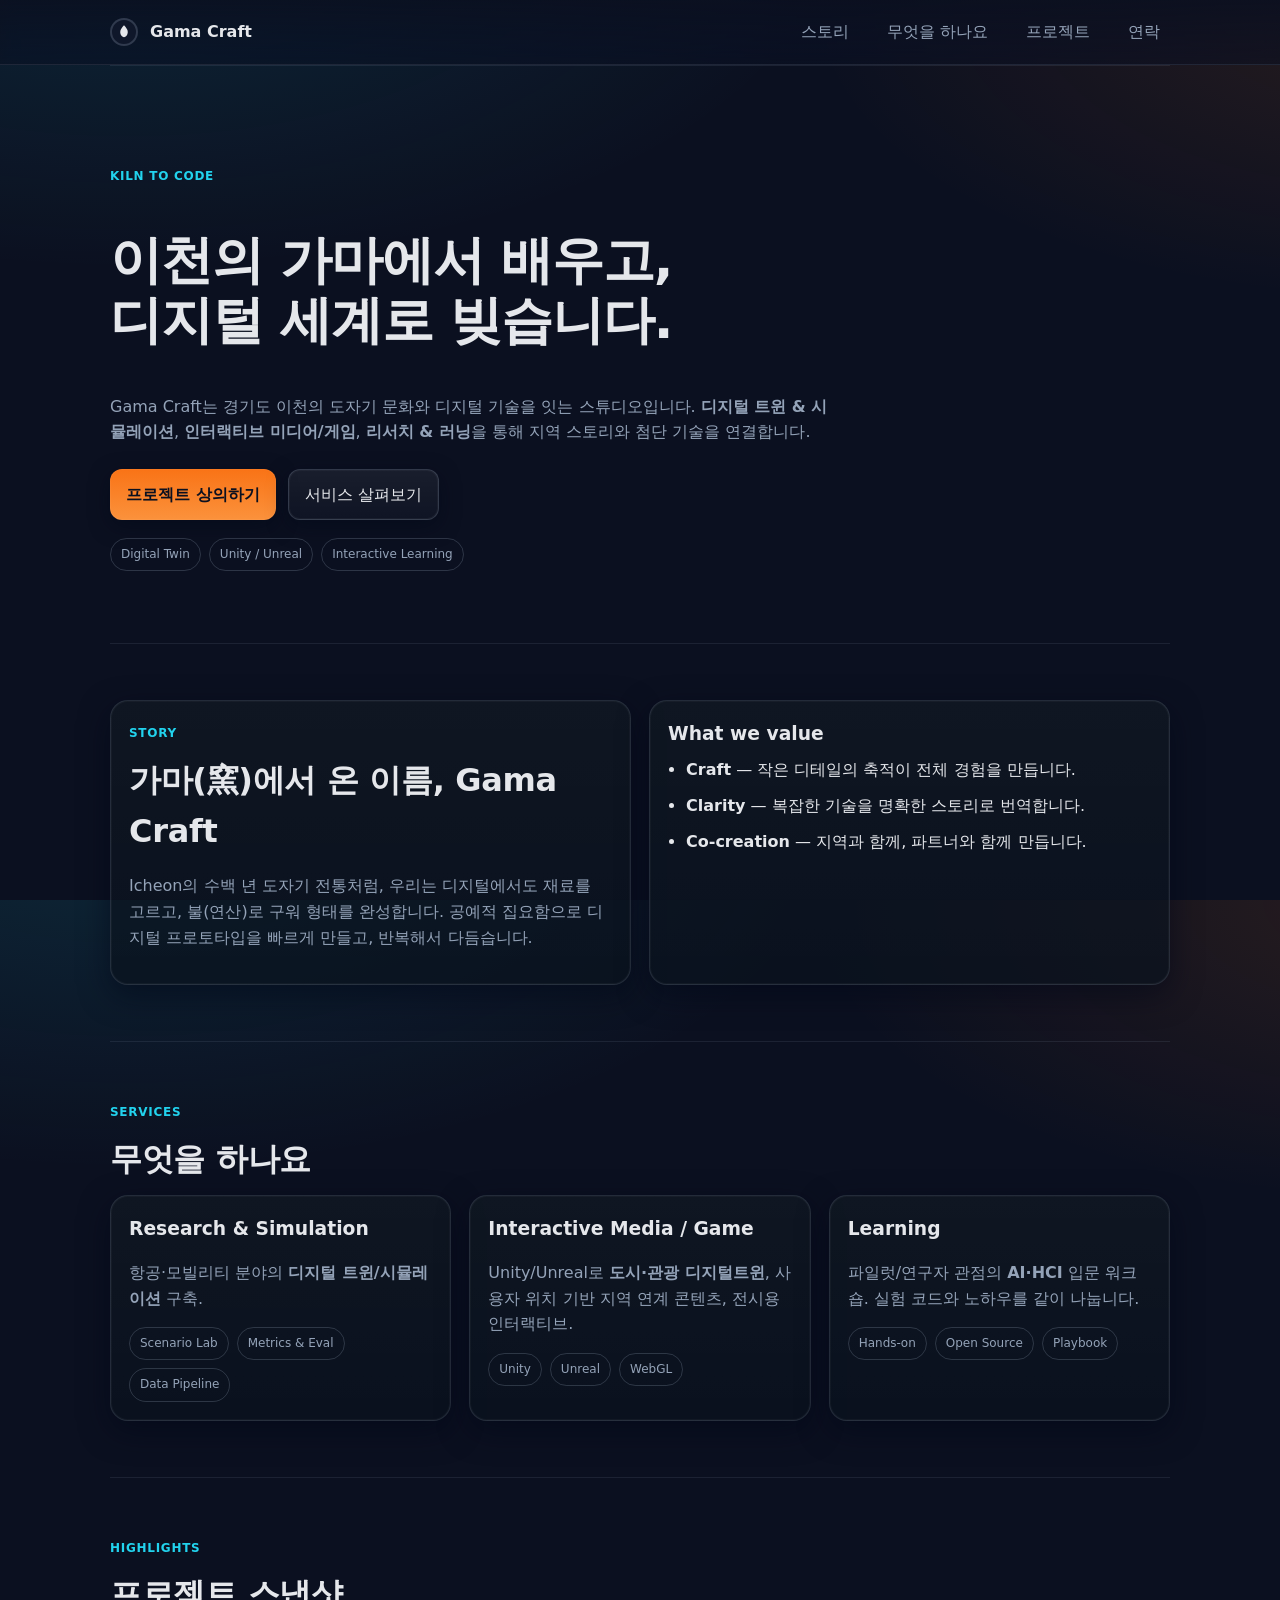
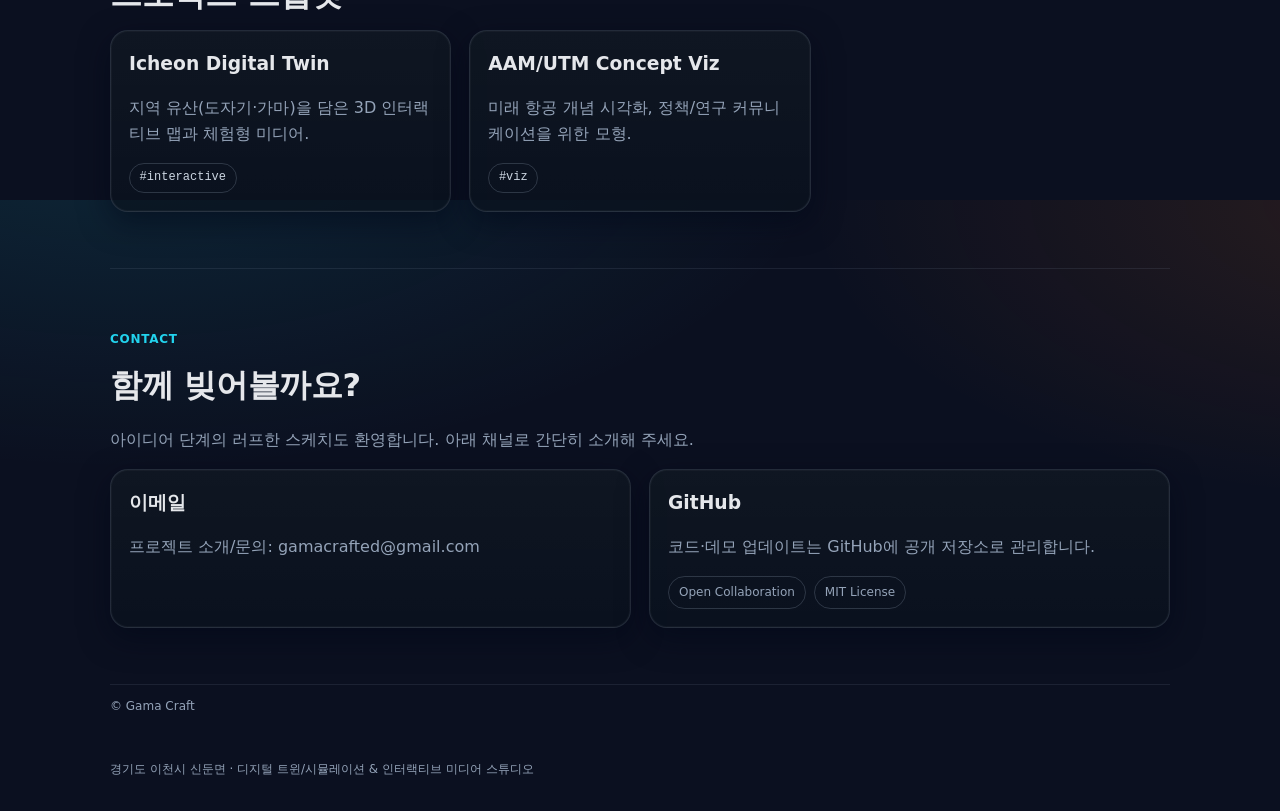
==== index.html @ d87410db "Changed layout" ====
<!doctype html>
<html lang="ko">
<head>
  <meta charset="utf-8" />
  <meta name="viewport" content="width=device-width, initial-scale=1" />
  <title>Gama Craft | 이천에서 시작하는 디지털·공예 스튜디오</title>
  <meta name="description" content="이천의 가마에서 영감 받은 디지털 트윈·시뮬레이션·인터랙티브 미디어 스튜디오. Research, Simulation, Game/Media, Learning." />
  <meta property="og:title" content="Gama Craft" />
  <meta property="og:description" content="디지털 트윈 & 시뮬레이션, 인터랙티브 미디어, 교육 콘텐츠." />
  <meta property="og:type" content="website" />
  <meta property="og:image" content="" />
  <meta name="theme-color" content="#0f172a" />
  <link rel="icon" href="data:image/svg+xml,%3Csvg xmlns='http://www.w3.org/2000/svg' viewBox='0 0 256 256'%3E%3Ccircle cx='128' cy='128' r='120' fill='%230f172a'/%3E%3Cpath d='M128 56c-20 22-34 39-34 60 0 25 19 44 34 44s34-19 34-44c0-21-14-38-34-60z' fill='%23f97316'/%3E%3Cpath d='M72 172h112a20 20 0 0 1 20 20v16H52v-16a20 20 0 0 1 20-20z' fill='%23e2e8f0'/%3E%3C/svg%3E" />
  <style>
    :root {
      --bg: #0b1020;         /* deep slate */
      --panel: #0f172a;      /* slate-900 */
      --text: #e5e7eb;       /* gray-200 */
      --muted: #94a3b8;      /* slate-400 */
      --brand: #f97316;      /* orange-500 */
      --brand-2: #fb923c;    /* orange-400 */
      --accent: #22d3ee;     /* cyan-400 */
      --ring: rgba(34,211,238,.4);
    }
    *{box-sizing:border-box}
    html,body{height:100%}
    body{
      margin:0;font-family: ui-sans-serif, system-ui, -apple-system, Segoe UI, Roboto, Noto Sans, Apple SD Gothic Neo, '맑은 고딕', sans-serif;
      color:var(--text); background:radial-gradient(1200px 600px at 10% -10%, rgba(34,211,238,.12), transparent 60%),
                         radial-gradient(1000px 500px at 110% 0%, rgba(249,115,22,.12), transparent 60%), var(--bg);
      line-height:1.6;
    }
    a{color:inherit;text-decoration:none}
    .container{max-width:1100px;margin:0 auto;padding:0 20px}
    header{position:sticky;top:0;z-index:40;background:linear-gradient(180deg, rgba(11,16,32,.9), rgba(11,16,32,.6));backdrop-filter:saturate(140%) blur(8px);border-bottom:1px solid rgba(148,163,184,.15)}
    .nav{display:flex;align-items:center;justify-content:space-between;height:64px}
    .logo{display:flex;align-items:center;gap:12px;font-weight:700}
    .logo-mark{width:28px;height:28px;display:grid;place-items:center;border-radius:999px;background:var(--panel);box-shadow:0 0 0 2px rgba(148,163,184,.25) inset}
    .logo svg{width:18px;height:18px}
    nav ul{display:flex;gap:18px;list-style:none;padding:0;margin:0}
    nav a{padding:8px 10px;border-radius:10px;color:var(--muted)}
    nav a:hover, nav a.active{color:var(--text);background:rgba(148,163,184,.1)}
    .hero{padding:96px 0 72px}
    .headline{font-size:clamp(28px, 6vw, 52px); line-height:1.15;letter-spacing:-.02em;font-weight:800}
    .sub{color:var(--muted);max-width:720px;margin-top:14px}
    .cta{display:flex;gap:12px;margin-top:24px}
    .btn{display:inline-flex;align-items:center;gap:10px;padding:12px 16px;border-radius:12px;border:1px solid rgba(148,163,184,.25);background:linear-gradient(180deg, rgba(255,255,255,.06), rgba(255,255,255,.02));
      box-shadow:0 6px 20px rgba(2,8,23,.5), inset 0 0 0 1px rgba(255,255,255,.04)}
    .btn:hover{border-color:rgba(251,146,60,.6);box-shadow:0 8px 26px rgba(2,8,23,.6), 0 0 0 4px var(--ring)}
    .btn.primary{background:linear-gradient(180deg, var(--brand), var(--brand-2)); color:#0b1020; font-weight:700; border:0}
    .grid{display:grid;gap:18px}
    .two{grid-template-columns:repeat(2, minmax(0, 1fr))}
    .three{grid-template-columns:repeat(3, minmax(0, 1fr))}
    @media (max-width:900px){.two,.three{grid-template-columns:1fr}}
    section{padding:56px 0;border-top:1px solid rgba(148,163,184,.12)}
    .card{border:1px solid rgba(148,163,184,.18);border-radius:18px;padding:18px;background:linear-gradient(180deg, rgba(255,255,255,.04), rgba(255,255,255,.02));
      box-shadow:0 10px 30px rgba(2,8,23,.55), inset 0 0 0 1px rgba(255,255,255,.03)}
    .kicker{display:inline-flex;align-items:center;gap:8px;color:var(--accent);font-weight:700;letter-spacing:.06em;text-transform:uppercase;font-size:12px}
    h2{font-size:clamp(22px, 4.5vw, 32px);margin:10px 0 10px;letter-spacing:-.01em}
    h3{margin:0 0 6px}
    .muted{color:var(--muted)}
    .list{display:grid;gap:10px;margin:8px 0 0;padding:0 0 0 18px}
    .tag{display:inline-flex;align-items:center;gap:8px;padding:6px 10px;border:1px solid rgba(148,163,184,.25);border-radius:999px;color:var(--muted);font-size:12px}
    .tags{display:flex;flex-wrap:wrap;gap:8px;margin-top:10px}
    footer{padding:32px 0;color:#94a3b8}
    .tiny{font-size:12px;color:#94a3b8}
    .pill{display:inline-block;padding:.25rem .6rem;border:1px solid rgba(148,163,184,.25);border-radius:999px;font-size:12px;color:#cbd5e1}
    .mono{font-family: ui-monospace, SFMono-Regular, Menlo, Consolas, 'Liberation Mono', monospace; font-size:12px}
    section[aria-label="meta"] {padding: 0 !important;}
  </style>
</head>
<body>
  <header>
    <div class="container nav">
      <a class="logo" href="#top" aria-label="Gama Craft">
        <span class="logo-mark" aria-hidden="true">
          <svg viewBox="0 0 24 24" fill="none" xmlns="http://www.w3.org/2000/svg">
            <path d="M12 3c-3 3.3-5 5.9-5 9.1C7 15.9 9.7 19 12 19s5-3.1 5-6.9C17 8.9 15 6.3 12 3Z" fill="currentColor"/>
          </svg>
        </span>
        <span>Gama Craft</span>
      </a>
      <nav>
        <ul>
          <li><a href="#story">스토리</a></li>
          <li><a href="#works">무엇을 하나요</a></li>
          <li><a href="#projects">프로젝트</a></li>
          <li><a href="#contact">연락</a></li>
        </ul>
      </nav>
    </div>
  </header>

  <main id="top" class="container">
    <section class="hero">
      <span class="kicker">Kiln to Code</span>
      <h1 class="headline">이천의 가마에서 배우고,<br/>디지털 세계로 빚습니다.</h1>
      <p class="sub">Gama Craft는 경기도 이천의 도자기 문화와 디지털 기술을 잇는 스튜디오입니다. 
        <strong>디지털 트윈 & 시뮬레이션</strong>, <strong>인터랙티브 미디어/게임</strong>, <strong>리서치 & 러닝</strong>을 통해 
        지역 스토리와 첨단 기술을 연결합니다.</p>
      <div class="cta">
        <a class="btn primary" href="#contact">프로젝트 상의하기</a>
        <a class="btn" href="#works">서비스 살펴보기</a>
      </div>
      <div class="tags" style="margin-top:18px">
        <span class="tag">Digital Twin</span>
        <span class="tag">Unity / Unreal</span>
        <span class="tag">Interactive Learning</span>
      </div>
    </section>

    <section id="story" class="grid two">
      <div class="card", style="background-color: rgba(3,12,24,.7);">
        <span class="kicker">Story</span>
        <h2>가마(窯)에서 온 이름, Gama Craft</h2>
        <p class="muted">Icheon의 수백 년 도자기 전통처럼, 우리는 디지털에서도 재료를 고르고, 불(연산)로 구워 형태를 완성합니다. 
          공예적 집요함으로 디지털 프로토타입을 빠르게 만들고, 반복해서 다듬습니다.</p>
      </div>
      <div class="card", style="background-color: rgba(3,12,24,.7);">
        <h3>What we value</h3>
        <ul class="list">
          <li><strong>Craft</strong> — 작은 디테일의 축적이 전체 경험을 만듭니다.</li>
          <li><strong>Clarity</strong> — 복잡한 기술을 명확한 스토리로 번역합니다.</li>
          <li><strong>Co‑creation</strong> — 지역과 함께, 파트너와 함께 만듭니다.</li>
        </ul>
      </div>
    </section>

    <section id="works">
      <span class="kicker">Services</span>
      <h2>무엇을 하나요</h2>
      <div class="grid three">
        <div class="card", style="background-color: rgba(3,12,24,.7);">
          <h3>Research & Simulation</h3>
          <p class="muted">항공·모빌리티 분야의 <strong>디지털 트윈/시뮬레이션</strong> 구축.</p>
          <div class="tags">
            <span class="tag">Scenario Lab</span>
            <span class="tag">Metrics & Eval</span>
            <span class="tag">Data Pipeline</span>
          </div>
        </div>
        <div class="card", style="background-color: rgba(3,12,24,.7);">
          <h3>Interactive Media / Game</h3>
          <p class="muted">Unity/Unreal로 <strong>도시·관광 디지털트윈</strong>, 
            사용자 위치 기반 지역 연계 콘텐츠, 전시용 인터랙티브.</p>
          <div class="tags">
            <span class="tag">Unity</span>
            <span class="tag">Unreal</span>
            <span class="tag">WebGL</span>
          </div>
        </div>
        <div class="card", style="background-color: rgba(3,12,24,.7);">
          <h3>Learning</h3>
          <p class="muted">파일럿/연구자 관점의 <strong>AI·HCI</strong> 입문 워크숍. 
            실험 코드와 노하우를 같이 나눕니다.</p>
          <div class="tags">
            <span class="tag">Hands‑on</span>
            <span class="tag">Open Source</span>
            <span class="tag">Playbook</span>
          </div>
        </div>
      </div>
    </section>

    <section id="projects">
      <span class="kicker">Highlights</span>
      <h2>프로젝트 스냅샷</h2>
      <div class="grid three">
        <div class="card", style="background-color: rgba(3,12,24,.7);">
          <h3>Icheon Digital Twin</h3>
          <p class="muted">지역 유산(도자기·가마)을 담은 3D 인터랙티브 맵과 체험형 미디어.</p>
          <span class="pill mono">#interactive</span>
        </div>
        <div class="card", style="background-color: rgba(3,12,24,.7);">
          <h3>AAM/UTM Concept Viz</h3>
          <p class="muted">미래 항공 개념 시각화, 정책/연구 커뮤니케이션을 위한 모형.</p>
          <span class="pill mono">#viz</span>
        </div>
      </div>
    </section>

    <section id="contact">
      <span class="kicker">Contact</span>
      <h2>함께 빚어볼까요?</h2>
      <p class="muted">아이디어 단계의 러프한 스케치도 환영합니다. 아래 채널로 간단히 소개해 주세요.</p>
      <div class="grid two">
        <div class="card", style="background-color: rgba(3,12,24,.7);">
          <h3>이메일</h3>
          <p class="muted">프로젝트 소개/문의: <a href="mailto:gamacrafted@gmail.com">gamacrafted@gmail.com</a></p>
        </div>
        <div class="card", style="background-color: rgba(3,12,24,.7);">
          <h3>GitHub</h3>
          <p class="muted">코드·데모 업데이트는 GitHub에 공개 저장소로 관리합니다.</p>
          <div class="tags">
            <span class="tag">Open Collaboration</span>
            <span class="tag">MIT License</span>
          </div>
        </div>
      </div>
    </section>

    <section aria-label="meta" class="tiny">
      <p>© Gama Craft</p>
    </section>
  </main>

  <footer>
    <div class="container tiny">경기도 이천시 신둔면 · 디지털 트윈/시뮬레이션 & 인터랙티브 미디어 스튜디오</div>
  </footer>

  <script>
    // year
    document.getElementById('y').textContent = new Date().getFullYear();
    // scroll spy (simple)
    const links = Array.from(document.querySelectorAll('nav a'));
    const secs = links.map(a => document.querySelector(a.getAttribute('href'))).filter(Boolean);
    const onScroll = () => {
      const y = window.scrollY + 90;
      let cur = null;
      for (const s of secs){ if (s.offsetTop <= y) cur = s; }
      links.forEach(a => a.classList.toggle('active', cur && a.getAttribute('href') === '#' + cur.id));
    };
    document.addEventListener('scroll', onScroll, {passive:true});
    onScroll();
  </script>
</body>
</html>
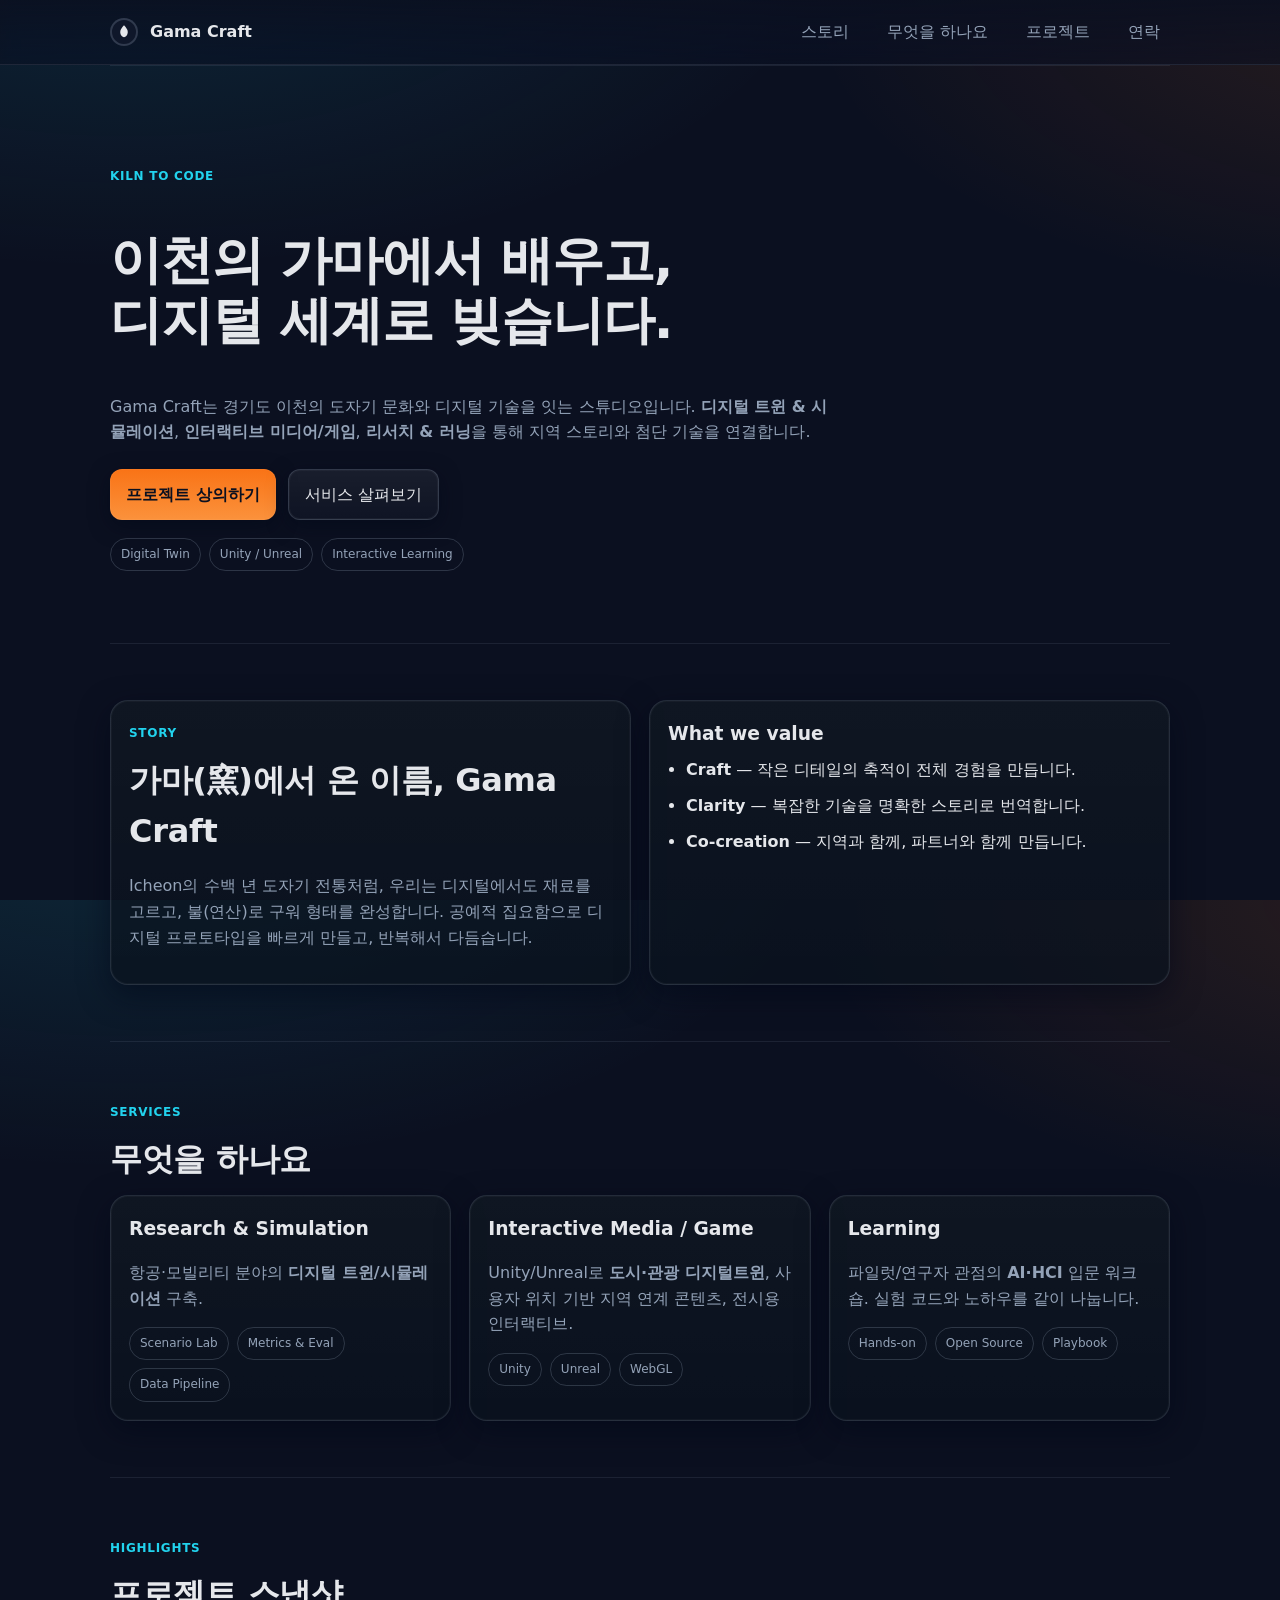
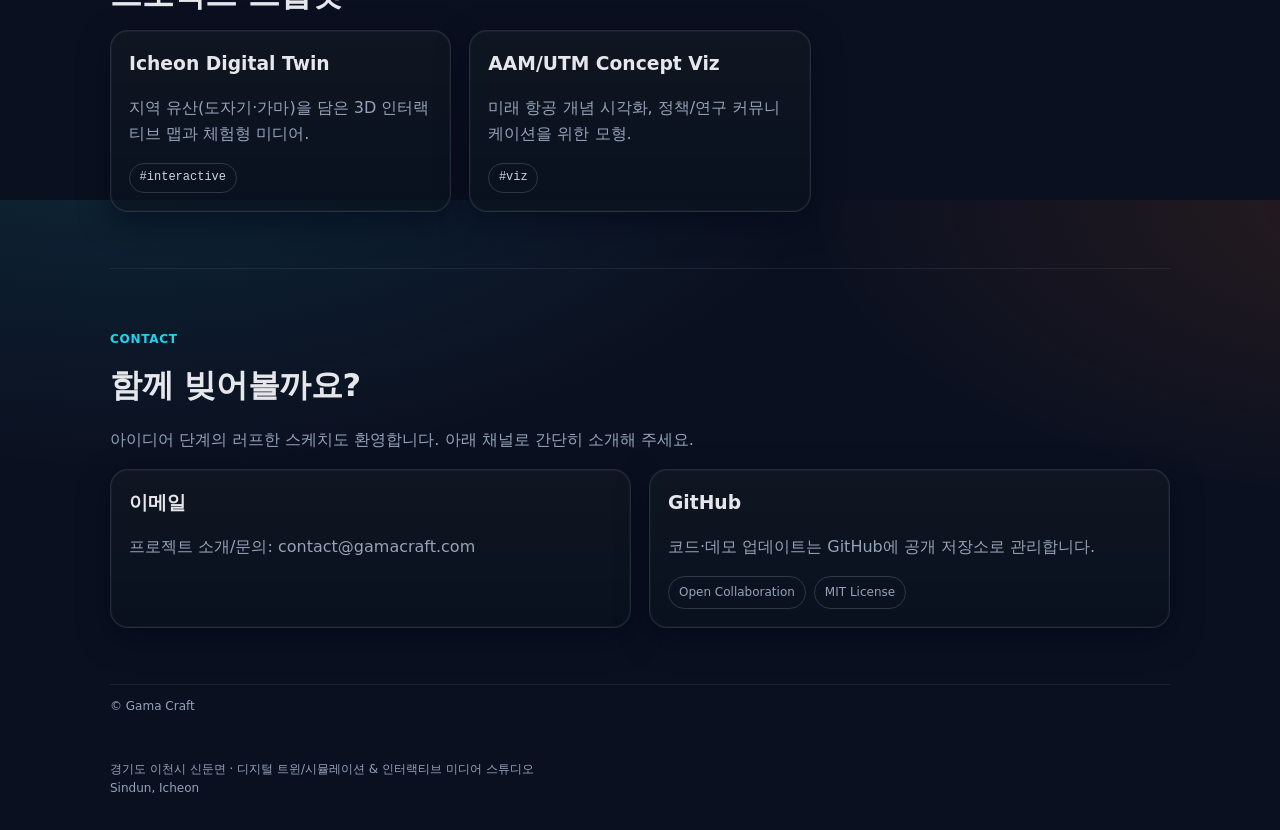
==== commit 3d04b456: "Changed email" ====
--- a/index.html
+++ b/index.html
@@ -186,7 +186,7 @@
       <div class="grid two">
         <div class="card", style="background-color: rgba(3,12,24,.7);">
           <h3>이메일</h3>
-          <p class="muted">프로젝트 소개/문의: <a href="mailto:gamacrafted@gmail.com">gamacrafted@gmail.com</a></p>
+          <p class="muted">프로젝트 소개/문의: <a href="mailto:contact@gamacraft.com">contact@gamacraft.com</a></p>
         </div>
         <div class="card", style="background-color: rgba(3,12,24,.7);">
           <h3>GitHub</h3>
@@ -206,6 +206,7 @@
 
   <footer>
     <div class="container tiny">경기도 이천시 신둔면 · 디지털 트윈/시뮬레이션 & 인터랙티브 미디어 스튜디오</div>
+    <div class="container tiny">Sindun, Icheon</div>
   </footer>
 
   <script>
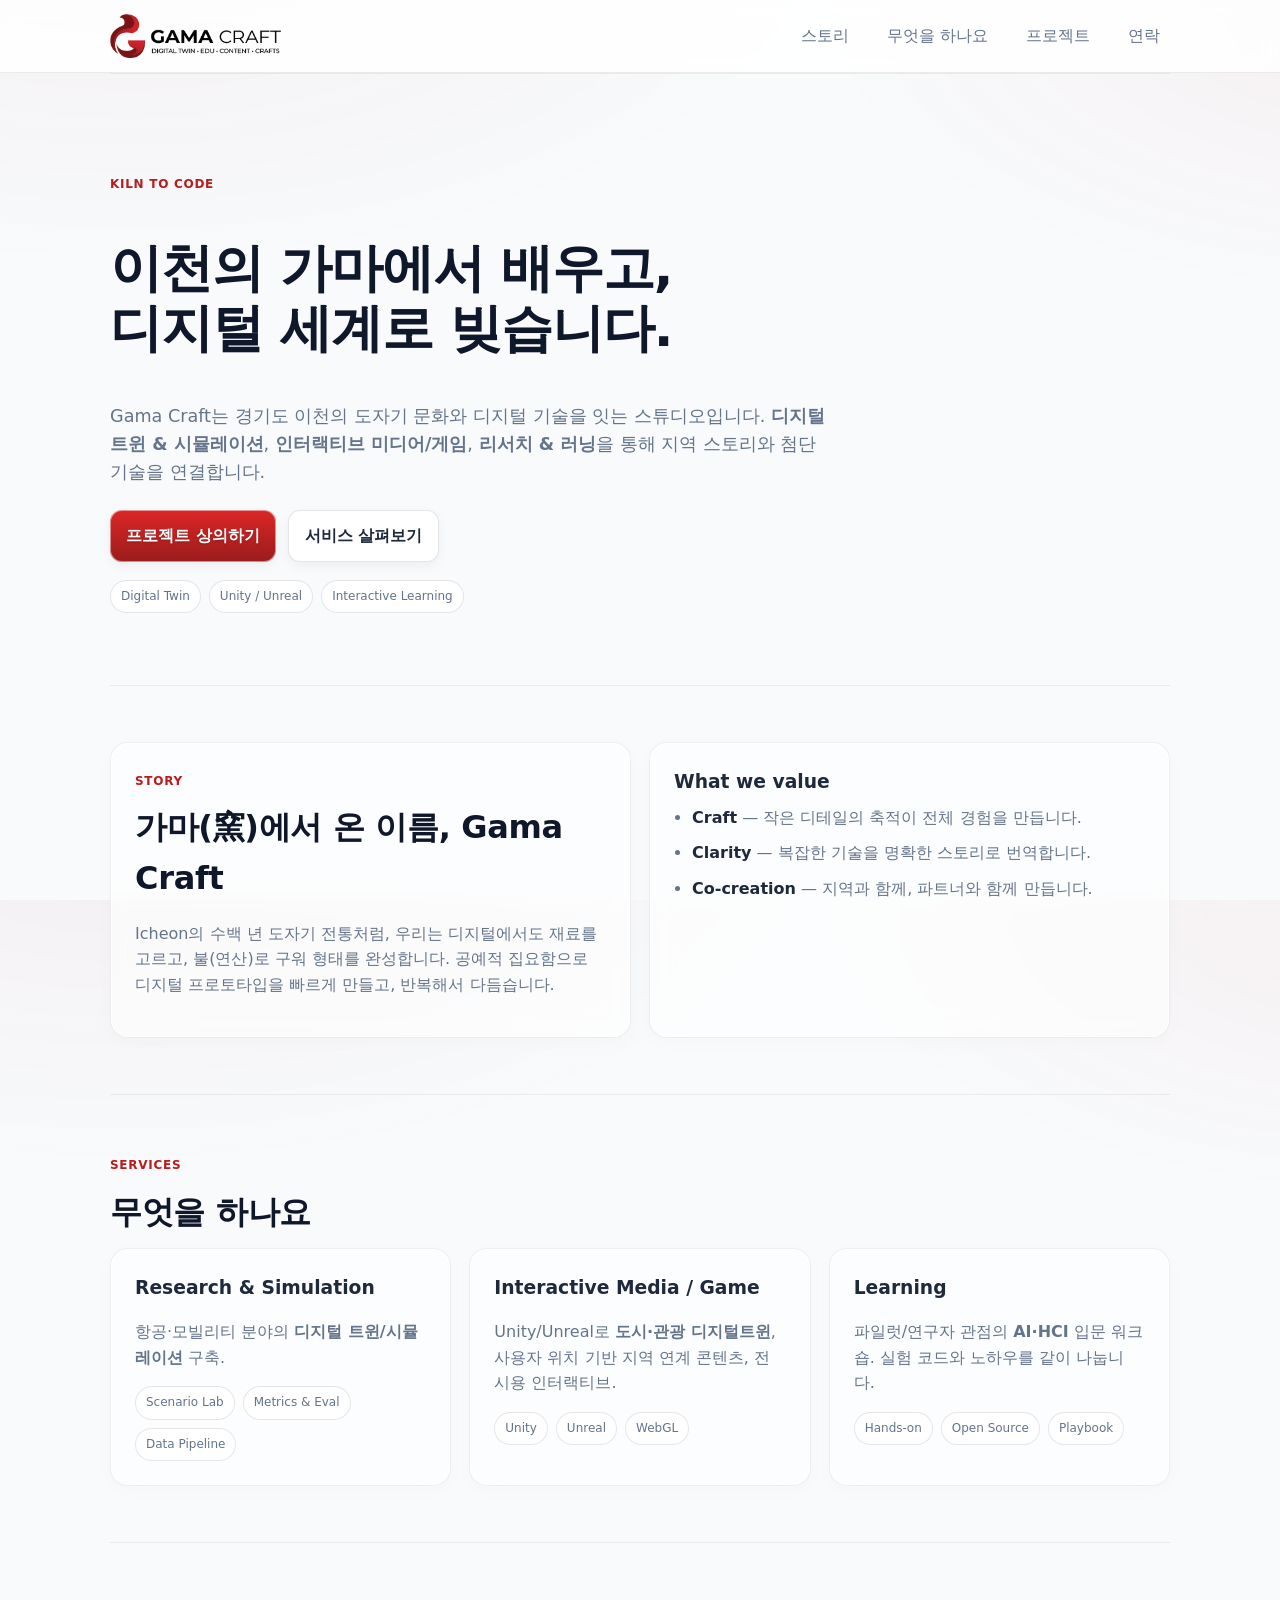
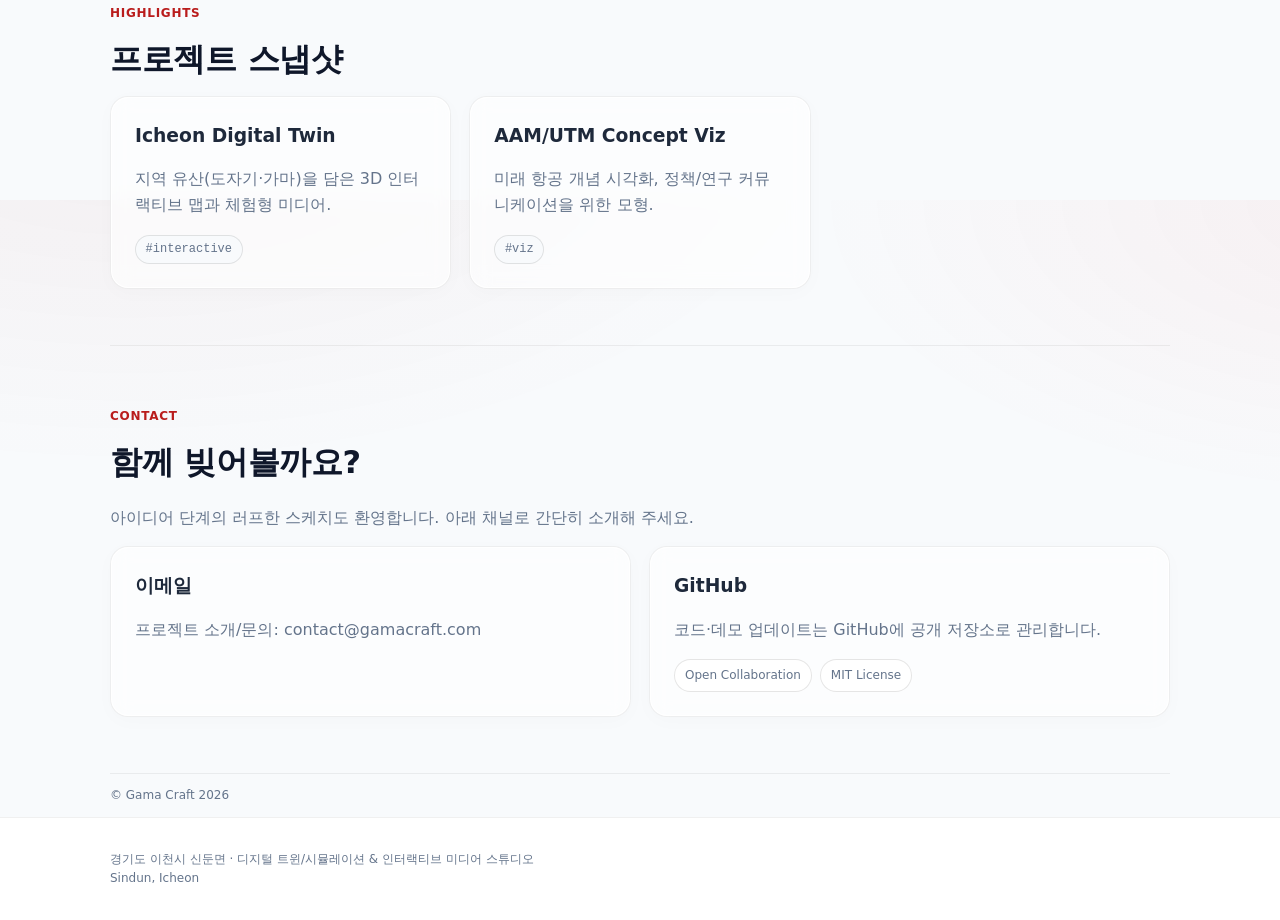
==== commit d28aebdd: "Applied new skin" ====
--- a/index.html
+++ b/index.html
@@ -9,62 +9,66 @@
   <meta property="og:description" content="디지털 트윈 & 시뮬레이션, 인터랙티브 미디어, 교육 콘텐츠." />
   <meta property="og:type" content="website" />
   <meta property="og:image" content="" />
-  <meta name="theme-color" content="#0f172a" />
-  <link rel="icon" href="data:image/svg+xml,%3Csvg xmlns='http://www.w3.org/2000/svg' viewBox='0 0 256 256'%3E%3Ccircle cx='128' cy='128' r='120' fill='%230f172a'/%3E%3Cpath d='M128 56c-20 22-34 39-34 60 0 25 19 44 34 44s34-19 34-44c0-21-14-38-34-60z' fill='%23f97316'/%3E%3Cpath d='M72 172h112a20 20 0 0 1 20 20v16H52v-16a20 20 0 0 1 20-20z' fill='%23e2e8f0'/%3E%3C/svg%3E" />
+  <meta name="theme-color" content="#ffffff" />
+  <link rel="icon" type="image/png" href="images/favicon.ico" />
   <style>
     :root {
-      --bg: #0b1020;         /* deep slate */
-      --panel: #0f172a;      /* slate-900 */
-      --text: #e5e7eb;       /* gray-200 */
-      --muted: #94a3b8;      /* slate-400 */
-      --brand: #f97316;      /* orange-500 */
-      --brand-2: #fb923c;    /* orange-400 */
-      --accent: #22d3ee;     /* cyan-400 */
-      --ring: rgba(34,211,238,.4);
+      /* 로고 기반 컬러 팔레트 (Light Theme & Red Accents) */
+      --bg: #f8fafc;         /* slate-50 - 아주 밝은 회색 바탕 */
+      --panel: #ffffff;      /* white - 카드 등 패널 배경 */
+      --text: #1e293b;       /* slate-800 - 짙은 텍스트 (로고 텍스트 색상과 유사) */
+      --muted: #64748b;      /* slate-500 - 보조 텍스트 */
+      --brand: #9b1c1c;      /* 로고의 짙은 붉은색 */
+      --brand-2: #dc2626;    /* 로고의 밝은 붉은색 */
+      --accent: #b91c1c;     /* 강조 포인트 색상 */
+      --ring: rgba(185, 28, 28, 0.3); /* 포커스 링 */
     }
     *{box-sizing:border-box}
     html,body{height:100%}
     body{
       margin:0;font-family: ui-sans-serif, system-ui, -apple-system, Segoe UI, Roboto, Noto Sans, Apple SD Gothic Neo, '맑은 고딕', sans-serif;
-      color:var(--text); background:radial-gradient(1200px 600px at 10% -10%, rgba(34,211,238,.12), transparent 60%),
-                         radial-gradient(1000px 500px at 110% 0%, rgba(249,115,22,.12), transparent 60%), var(--bg);
+      color:var(--text); 
+      /* 은은한 붉은빛 그라데이션 배경 */
+      background:radial-gradient(1200px 600px at 10% -10%, rgba(155, 28, 28, 0.05), transparent 60%),
+                 radial-gradient(1000px 500px at 110% 0%, rgba(220, 38, 38, 0.05), transparent 60%), var(--bg);
       line-height:1.6;
     }
     a{color:inherit;text-decoration:none}
     .container{max-width:1100px;margin:0 auto;padding:0 20px}
-    header{position:sticky;top:0;z-index:40;background:linear-gradient(180deg, rgba(11,16,32,.9), rgba(11,16,32,.6));backdrop-filter:saturate(140%) blur(8px);border-bottom:1px solid rgba(148,163,184,.15)}
-    .nav{display:flex;align-items:center;justify-content:space-between;height:64px}
-    .logo{display:flex;align-items:center;gap:12px;font-weight:700}
-    .logo-mark{width:28px;height:28px;display:grid;place-items:center;border-radius:999px;background:var(--panel);box-shadow:0 0 0 2px rgba(148,163,184,.25) inset}
-    .logo svg{width:18px;height:18px}
+    header{position:sticky;top:0;z-index:40;background:rgba(255, 255, 255, 0.85);backdrop-filter:saturate(140%) blur(8px);border-bottom:1px solid rgba(0, 0, 0, 0.08)}
+    .nav{display:flex;align-items:center;justify-content:space-between;height:72px} /* 로고 높이에 맞춰 살짝 늘림 */
+    .logo{display:flex;align-items:center;}
+    .logo img {height: 44px; width: auto;} /* 첨부된 로고 이미지 적용 */
     nav ul{display:flex;gap:18px;list-style:none;padding:0;margin:0}
-    nav a{padding:8px 10px;border-radius:10px;color:var(--muted)}
-    nav a:hover, nav a.active{color:var(--text);background:rgba(148,163,184,.1)}
+    nav a{padding:8px 10px;border-radius:10px;color:var(--muted); font-weight: 500;}
+    nav a:hover, nav a.active{color:var(--text);background:rgba(0, 0, 0, 0.05)}
     .hero{padding:96px 0 72px}
-    .headline{font-size:clamp(28px, 6vw, 52px); line-height:1.15;letter-spacing:-.02em;font-weight:800}
-    .sub{color:var(--muted);max-width:720px;margin-top:14px}
+    .headline{font-size:clamp(28px, 6vw, 52px); line-height:1.15;letter-spacing:-.02em;font-weight:800; color: #0f172a;}
+    .sub{color:var(--muted);max-width:720px;margin-top:14px; font-size: 1.1rem;}
     .cta{display:flex;gap:12px;margin-top:24px}
-    .btn{display:inline-flex;align-items:center;gap:10px;padding:12px 16px;border-radius:12px;border:1px solid rgba(148,163,184,.25);background:linear-gradient(180deg, rgba(255,255,255,.06), rgba(255,255,255,.02));
-      box-shadow:0 6px 20px rgba(2,8,23,.5), inset 0 0 0 1px rgba(255,255,255,.04)}
-    .btn:hover{border-color:rgba(251,146,60,.6);box-shadow:0 8px 26px rgba(2,8,23,.6), 0 0 0 4px var(--ring)}
-    .btn.primary{background:linear-gradient(180deg, var(--brand), var(--brand-2)); color:#0b1020; font-weight:700; border:0}
+    .btn{display:inline-flex;align-items:center;gap:10px;padding:12px 16px;border-radius:12px;border:1px solid rgba(0, 0, 0, 0.1);background:#ffffff;
+      box-shadow:0 4px 12px rgba(0, 0, 0, 0.05), inset 0 0 0 1px rgba(255,255,255,0.5); font-weight: 600; color: var(--text); transition: all 0.2s;}
+    .btn:hover{border-color:rgba(185, 28, 28, 0.4);box-shadow:0 6px 16px rgba(0, 0, 0, 0.08), 0 0 0 3px var(--ring)}
+    .btn.primary{background:linear-gradient(180deg, var(--brand-2), var(--brand)); color:#ffffff; border:0; text-shadow: 0 1px 2px rgba(0,0,0,0.2);}
+    .btn.primary:hover{box-shadow:0 6px 20px rgba(185, 28, 28, 0.3), 0 0 0 3px var(--ring)}
     .grid{display:grid;gap:18px}
     .two{grid-template-columns:repeat(2, minmax(0, 1fr))}
     .three{grid-template-columns:repeat(3, minmax(0, 1fr))}
     @media (max-width:900px){.two,.three{grid-template-columns:1fr}}
-    section{padding:56px 0;border-top:1px solid rgba(148,163,184,.12)}
-    .card{border:1px solid rgba(148,163,184,.18);border-radius:18px;padding:18px;background:linear-gradient(180deg, rgba(255,255,255,.04), rgba(255,255,255,.02));
-      box-shadow:0 10px 30px rgba(2,8,23,.55), inset 0 0 0 1px rgba(255,255,255,.03)}
+    section{padding:56px 0;border-top:1px solid rgba(0, 0, 0, 0.06)}
+    .card{border:1px solid rgba(0, 0, 0, 0.06);border-radius:18px;padding:24px;background:rgba(255, 255, 255, 0.6);
+      box-shadow:0 4px 20px rgba(0, 0, 0, 0.02), inset 0 0 0 1px rgba(255,255,255,1); backdrop-filter: blur(10px);}
     .kicker{display:inline-flex;align-items:center;gap:8px;color:var(--accent);font-weight:700;letter-spacing:.06em;text-transform:uppercase;font-size:12px}
-    h2{font-size:clamp(22px, 4.5vw, 32px);margin:10px 0 10px;letter-spacing:-.01em}
-    h3{margin:0 0 6px}
+    h2{font-size:clamp(22px, 4.5vw, 32px);margin:10px 0 10px;letter-spacing:-.01em; color: #0f172a;}
+    h3{margin:0 0 6px; color: #1e293b;}
     .muted{color:var(--muted)}
-    .list{display:grid;gap:10px;margin:8px 0 0;padding:0 0 0 18px}
-    .tag{display:inline-flex;align-items:center;gap:8px;padding:6px 10px;border:1px solid rgba(148,163,184,.25);border-radius:999px;color:var(--muted);font-size:12px}
+    .list{display:grid;gap:10px;margin:8px 0 0;padding:0 0 0 18px; color: var(--muted);}
+    .list strong {color: var(--text);}
+    .tag{display:inline-flex;align-items:center;gap:8px;padding:6px 10px;border:1px solid rgba(0, 0, 0, 0.1);background: #fff;border-radius:999px;color:var(--muted);font-size:12px; font-weight: 500;}
     .tags{display:flex;flex-wrap:wrap;gap:8px;margin-top:10px}
-    footer{padding:32px 0;color:#94a3b8}
-    .tiny{font-size:12px;color:#94a3b8}
-    .pill{display:inline-block;padding:.25rem .6rem;border:1px solid rgba(148,163,184,.25);border-radius:999px;font-size:12px;color:#cbd5e1}
+    footer{padding:32px 0;color:var(--muted); border-top:1px solid rgba(0, 0, 0, 0.06); background: #ffffff;}
+    .tiny{font-size:12px;color:var(--muted)}
+    .pill{display:inline-block;padding:.25rem .6rem;border:1px solid rgba(0, 0, 0, 0.1);background: #f8fafc; border-radius:999px;font-size:12px;color:var(--muted);}
     .mono{font-family: ui-monospace, SFMono-Regular, Menlo, Consolas, 'Liberation Mono', monospace; font-size:12px}
     section[aria-label="meta"] {padding: 0 !important;}
   </style>
@@ -73,12 +77,7 @@
   <header>
     <div class="container nav">
       <a class="logo" href="#top" aria-label="Gama Craft">
-        <span class="logo-mark" aria-hidden="true">
-          <svg viewBox="0 0 24 24" fill="none" xmlns="http://www.w3.org/2000/svg">
-            <path d="M12 3c-3 3.3-5 5.9-5 9.1C7 15.9 9.7 19 12 19s5-3.1 5-6.9C17 8.9 15 6.3 12 3Z" fill="currentColor"/>
-          </svg>
-        </span>
-        <span>Gama Craft</span>
+        <img src="images/logo1.png" alt="Gama Craft Logo" />
       </a>
       <nav>
         <ul>
@@ -110,13 +109,13 @@
     </section>
 
     <section id="story" class="grid two">
-      <div class="card", style="background-color: rgba(3,12,24,.7);">
+      <div class="card">
         <span class="kicker">Story</span>
         <h2>가마(窯)에서 온 이름, Gama Craft</h2>
         <p class="muted">Icheon의 수백 년 도자기 전통처럼, 우리는 디지털에서도 재료를 고르고, 불(연산)로 구워 형태를 완성합니다. 
           공예적 집요함으로 디지털 프로토타입을 빠르게 만들고, 반복해서 다듬습니다.</p>
       </div>
-      <div class="card", style="background-color: rgba(3,12,24,.7);">
+      <div class="card">
         <h3>What we value</h3>
         <ul class="list">
           <li><strong>Craft</strong> — 작은 디테일의 축적이 전체 경험을 만듭니다.</li>
@@ -130,7 +129,7 @@
       <span class="kicker">Services</span>
       <h2>무엇을 하나요</h2>
       <div class="grid three">
-        <div class="card", style="background-color: rgba(3,12,24,.7);">
+        <div class="card">
           <h3>Research & Simulation</h3>
           <p class="muted">항공·모빌리티 분야의 <strong>디지털 트윈/시뮬레이션</strong> 구축.</p>
           <div class="tags">
@@ -139,7 +138,7 @@
             <span class="tag">Data Pipeline</span>
           </div>
         </div>
-        <div class="card", style="background-color: rgba(3,12,24,.7);">
+        <div class="card">
           <h3>Interactive Media / Game</h3>
           <p class="muted">Unity/Unreal로 <strong>도시·관광 디지털트윈</strong>, 
             사용자 위치 기반 지역 연계 콘텐츠, 전시용 인터랙티브.</p>
@@ -149,7 +148,7 @@
             <span class="tag">WebGL</span>
           </div>
         </div>
-        <div class="card", style="background-color: rgba(3,12,24,.7);">
+        <div class="card">
           <h3>Learning</h3>
           <p class="muted">파일럿/연구자 관점의 <strong>AI·HCI</strong> 입문 워크숍. 
             실험 코드와 노하우를 같이 나눕니다.</p>
@@ -166,12 +165,12 @@
       <span class="kicker">Highlights</span>
       <h2>프로젝트 스냅샷</h2>
       <div class="grid three">
-        <div class="card", style="background-color: rgba(3,12,24,.7);">
+        <div class="card">
           <h3>Icheon Digital Twin</h3>
           <p class="muted">지역 유산(도자기·가마)을 담은 3D 인터랙티브 맵과 체험형 미디어.</p>
           <span class="pill mono">#interactive</span>
         </div>
-        <div class="card", style="background-color: rgba(3,12,24,.7);">
+        <div class="card">
           <h3>AAM/UTM Concept Viz</h3>
           <p class="muted">미래 항공 개념 시각화, 정책/연구 커뮤니케이션을 위한 모형.</p>
           <span class="pill mono">#viz</span>
@@ -184,11 +183,11 @@
       <h2>함께 빚어볼까요?</h2>
       <p class="muted">아이디어 단계의 러프한 스케치도 환영합니다. 아래 채널로 간단히 소개해 주세요.</p>
       <div class="grid two">
-        <div class="card", style="background-color: rgba(3,12,24,.7);">
+        <div class="card">
           <h3>이메일</h3>
           <p class="muted">프로젝트 소개/문의: <a href="mailto:contact@gamacraft.com">contact@gamacraft.com</a></p>
         </div>
-        <div class="card", style="background-color: rgba(3,12,24,.7);">
+        <div class="card">
           <h3>GitHub</h3>
           <p class="muted">코드·데모 업데이트는 GitHub에 공개 저장소로 관리합니다.</p>
           <div class="tags">
@@ -200,7 +199,7 @@
     </section>
 
     <section aria-label="meta" class="tiny">
-      <p>© Gama Craft</p>
+      <p>© Gama Craft 2026</p>
     </section>
   </main>
 
@@ -210,8 +209,6 @@
   </footer>
 
   <script>
-    // year
-    document.getElementById('y').textContent = new Date().getFullYear();
     // scroll spy (simple)
     const links = Array.from(document.querySelectorAll('nav a'));
     const secs = links.map(a => document.querySelector(a.getAttribute('href'))).filter(Boolean);
@@ -225,4 +222,4 @@
     onScroll();
   </script>
 </body>
-</html>
+</html>
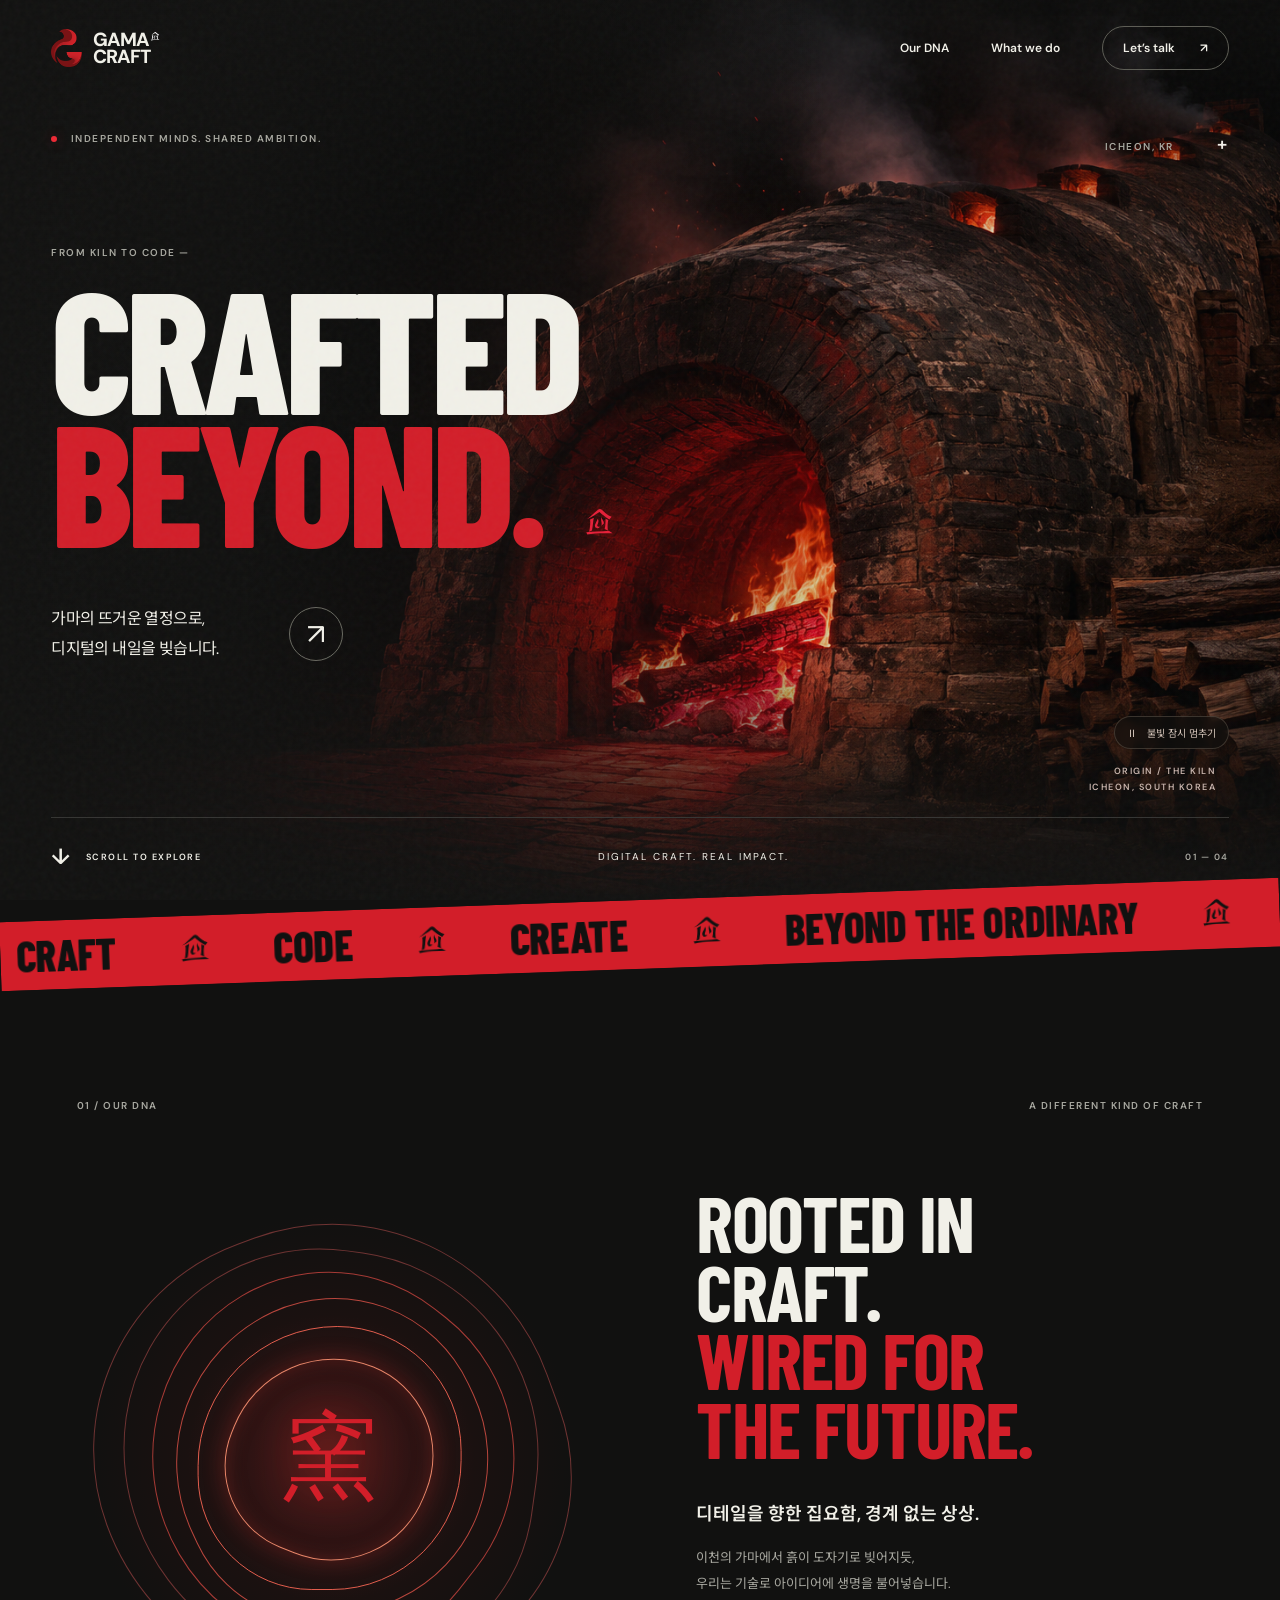
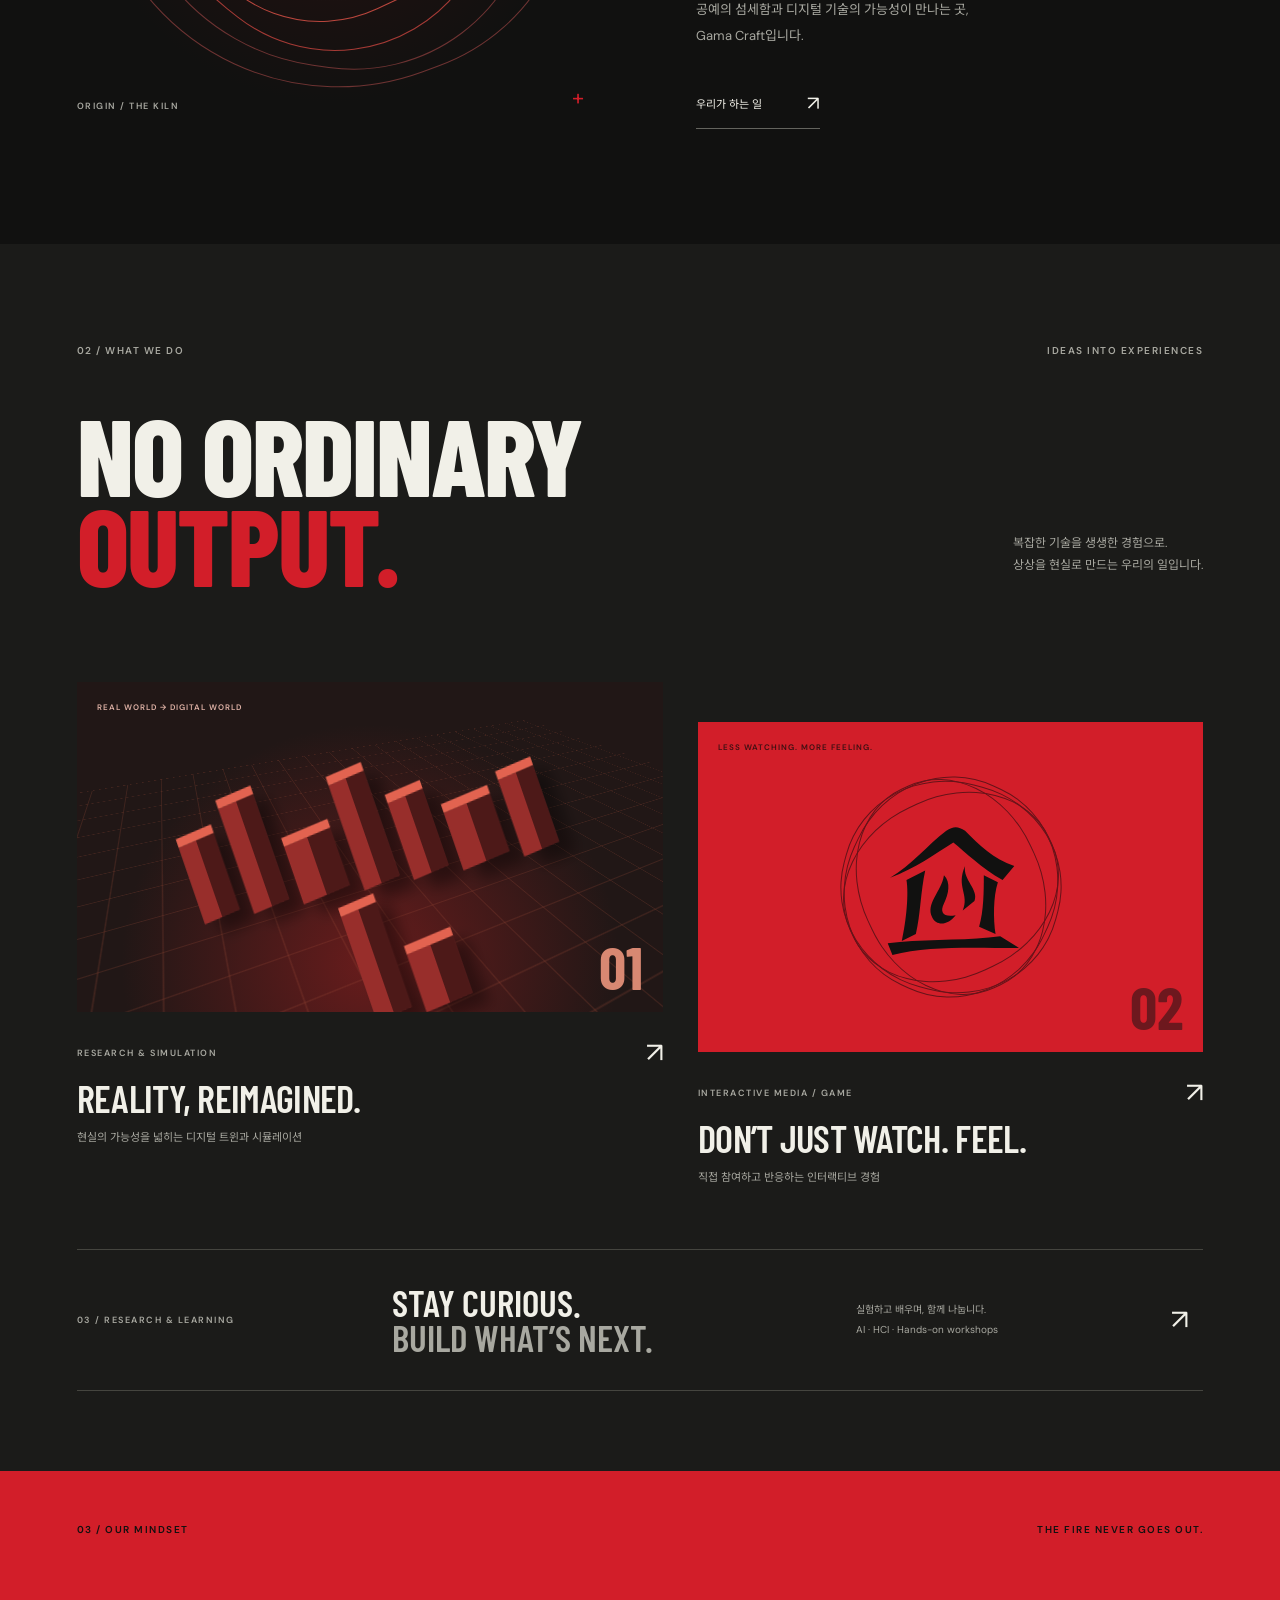
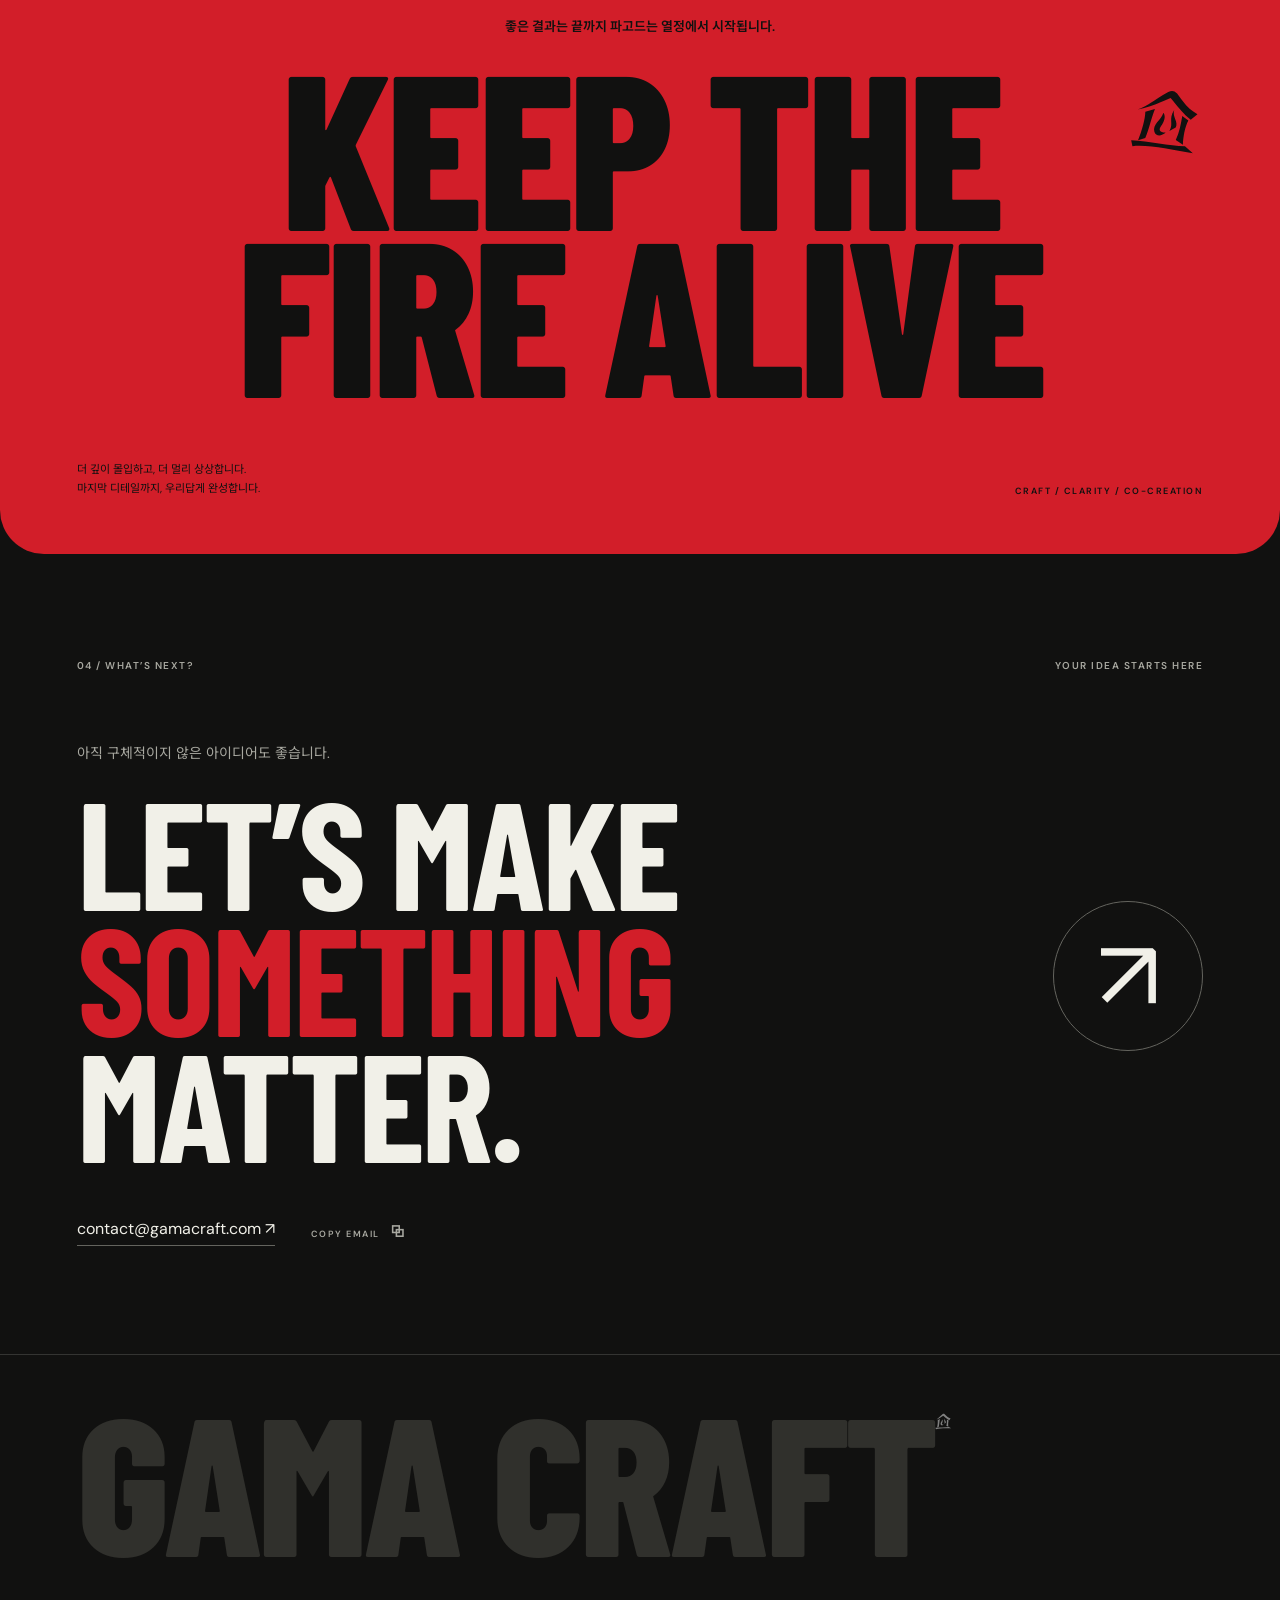
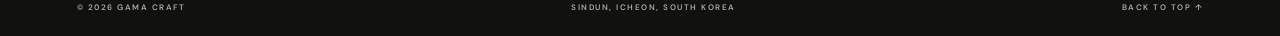
==== commit e6700852: "Redesign Gama Craft website" ====
--- a/index.html
+++ b/index.html
@@ -1,225 +1,30 @@
 <!doctype html>
 <html lang="ko">
 <head>
-  <meta charset="utf-8" />
-  <meta name="viewport" content="width=device-width, initial-scale=1" />
-  <title>Gama Craft | 이천에서 시작하는 디지털·공예 스튜디오</title>
-  <meta name="description" content="이천의 가마에서 영감 받은 디지털 트윈·시뮬레이션·인터랙티브 미디어 스튜디오. Research, Simulation, Game/Media, Learning." />
-  <meta property="og:title" content="Gama Craft" />
-  <meta property="og:description" content="디지털 트윈 & 시뮬레이션, 인터랙티브 미디어, 교육 콘텐츠." />
-  <meta property="og:type" content="website" />
-  <meta property="og:image" content="" />
-  <meta name="theme-color" content="#ffffff" />
-  <link rel="icon" type="image/png" href="images/favicon.ico" />
-  <style>
-    :root {
-      /* 로고 기반 컬러 팔레트 (Light Theme & Red Accents) */
-      --bg: #f8fafc;         /* slate-50 - 아주 밝은 회색 바탕 */
-      --panel: #ffffff;      /* white - 카드 등 패널 배경 */
-      --text: #1e293b;       /* slate-800 - 짙은 텍스트 (로고 텍스트 색상과 유사) */
-      --muted: #64748b;      /* slate-500 - 보조 텍스트 */
-      --brand: #9b1c1c;      /* 로고의 짙은 붉은색 */
-      --brand-2: #dc2626;    /* 로고의 밝은 붉은색 */
-      --accent: #b91c1c;     /* 강조 포인트 색상 */
-      --ring: rgba(185, 28, 28, 0.3); /* 포커스 링 */
-    }
-    *{box-sizing:border-box}
-    html,body{height:100%}
-    body{
-      margin:0;font-family: ui-sans-serif, system-ui, -apple-system, Segoe UI, Roboto, Noto Sans, Apple SD Gothic Neo, '맑은 고딕', sans-serif;
-      color:var(--text); 
-      /* 은은한 붉은빛 그라데이션 배경 */
-      background:radial-gradient(1200px 600px at 10% -10%, rgba(155, 28, 28, 0.05), transparent 60%),
-                 radial-gradient(1000px 500px at 110% 0%, rgba(220, 38, 38, 0.05), transparent 60%), var(--bg);
-      line-height:1.6;
-    }
-    a{color:inherit;text-decoration:none}
-    .container{max-width:1100px;margin:0 auto;padding:0 20px}
-    header{position:sticky;top:0;z-index:40;background:rgba(255, 255, 255, 0.85);backdrop-filter:saturate(140%) blur(8px);border-bottom:1px solid rgba(0, 0, 0, 0.08)}
-    .nav{display:flex;align-items:center;justify-content:space-between;height:72px} /* 로고 높이에 맞춰 살짝 늘림 */
-    .logo{display:flex;align-items:center;}
-    .logo img {height: 44px; width: auto;} /* 첨부된 로고 이미지 적용 */
-    nav ul{display:flex;gap:18px;list-style:none;padding:0;margin:0}
-    nav a{padding:8px 10px;border-radius:10px;color:var(--muted); font-weight: 500;}
-    nav a:hover, nav a.active{color:var(--text);background:rgba(0, 0, 0, 0.05)}
-    .hero{padding:96px 0 72px}
-    .headline{font-size:clamp(28px, 6vw, 52px); line-height:1.15;letter-spacing:-.02em;font-weight:800; color: #0f172a;}
-    .sub{color:var(--muted);max-width:720px;margin-top:14px; font-size: 1.1rem;}
-    .cta{display:flex;gap:12px;margin-top:24px}
-    .btn{display:inline-flex;align-items:center;gap:10px;padding:12px 16px;border-radius:12px;border:1px solid rgba(0, 0, 0, 0.1);background:#ffffff;
-      box-shadow:0 4px 12px rgba(0, 0, 0, 0.05), inset 0 0 0 1px rgba(255,255,255,0.5); font-weight: 600; color: var(--text); transition: all 0.2s;}
-    .btn:hover{border-color:rgba(185, 28, 28, 0.4);box-shadow:0 6px 16px rgba(0, 0, 0, 0.08), 0 0 0 3px var(--ring)}
-    .btn.primary{background:linear-gradient(180deg, var(--brand-2), var(--brand)); color:#ffffff; border:0; text-shadow: 0 1px 2px rgba(0,0,0,0.2);}
-    .btn.primary:hover{box-shadow:0 6px 20px rgba(185, 28, 28, 0.3), 0 0 0 3px var(--ring)}
-    .grid{display:grid;gap:18px}
-    .two{grid-template-columns:repeat(2, minmax(0, 1fr))}
-    .three{grid-template-columns:repeat(3, minmax(0, 1fr))}
-    @media (max-width:900px){.two,.three{grid-template-columns:1fr}}
-    section{padding:56px 0;border-top:1px solid rgba(0, 0, 0, 0.06)}
-    .card{border:1px solid rgba(0, 0, 0, 0.06);border-radius:18px;padding:24px;background:rgba(255, 255, 255, 0.6);
-      box-shadow:0 4px 20px rgba(0, 0, 0, 0.02), inset 0 0 0 1px rgba(255,255,255,1); backdrop-filter: blur(10px);}
-    .kicker{display:inline-flex;align-items:center;gap:8px;color:var(--accent);font-weight:700;letter-spacing:.06em;text-transform:uppercase;font-size:12px}
-    h2{font-size:clamp(22px, 4.5vw, 32px);margin:10px 0 10px;letter-spacing:-.01em; color: #0f172a;}
-    h3{margin:0 0 6px; color: #1e293b;}
-    .muted{color:var(--muted)}
-    .list{display:grid;gap:10px;margin:8px 0 0;padding:0 0 0 18px; color: var(--muted);}
-    .list strong {color: var(--text);}
-    .tag{display:inline-flex;align-items:center;gap:8px;padding:6px 10px;border:1px solid rgba(0, 0, 0, 0.1);background: #fff;border-radius:999px;color:var(--muted);font-size:12px; font-weight: 500;}
-    .tags{display:flex;flex-wrap:wrap;gap:8px;margin-top:10px}
-    footer{padding:32px 0;color:var(--muted); border-top:1px solid rgba(0, 0, 0, 0.06); background: #ffffff;}
-    .tiny{font-size:12px;color:var(--muted)}
-    .pill{display:inline-block;padding:.25rem .6rem;border:1px solid rgba(0, 0, 0, 0.1);background: #f8fafc; border-radius:999px;font-size:12px;color:var(--muted);}
-    .mono{font-family: ui-monospace, SFMono-Regular, Menlo, Consolas, 'Liberation Mono', monospace; font-size:12px}
-    section[aria-label="meta"] {padding: 0 !important;}
-  </style>
-</head>
-<body>
-  <header>
-    <div class="container nav">
-      <a class="logo" href="#top" aria-label="Gama Craft">
-        <img src="images/logo1.png" alt="Gama Craft Logo" />
-      </a>
-      <nav>
-        <ul>
-          <li><a href="#story">스토리</a></li>
-          <li><a href="#works">무엇을 하나요</a></li>
-          <li><a href="#projects">프로젝트</a></li>
-          <li><a href="#contact">연락</a></li>
-        </ul>
-      </nav>
-    </div>
-  </header>
-
-  <main id="top" class="container">
-    <section class="hero">
-      <span class="kicker">Kiln to Code</span>
-      <h1 class="headline">이천의 가마에서 배우고,<br/>디지털 세계로 빚습니다.</h1>
-      <p class="sub">Gama Craft는 경기도 이천의 도자기 문화와 디지털 기술을 잇는 스튜디오입니다. 
-        <strong>디지털 트윈 & 시뮬레이션</strong>, <strong>인터랙티브 미디어/게임</strong>, <strong>리서치 & 러닝</strong>을 통해 
-        지역 스토리와 첨단 기술을 연결합니다.</p>
-      <div class="cta">
-        <a class="btn primary" href="#contact">프로젝트 상의하기</a>
-        <a class="btn" href="#works">서비스 살펴보기</a>
-      </div>
-      <div class="tags" style="margin-top:18px">
-        <span class="tag">Digital Twin</span>
-        <span class="tag">Unity / Unreal</span>
-        <span class="tag">Interactive Learning</span>
-      </div>
-    </section>
-
-    <section id="story" class="grid two">
-      <div class="card">
-        <span class="kicker">Story</span>
-        <h2>가마(窯)에서 온 이름, Gama Craft</h2>
-        <p class="muted">Icheon의 수백 년 도자기 전통처럼, 우리는 디지털에서도 재료를 고르고, 불(연산)로 구워 형태를 완성합니다. 
-          공예적 집요함으로 디지털 프로토타입을 빠르게 만들고, 반복해서 다듬습니다.</p>
-      </div>
-      <div class="card">
-        <h3>What we value</h3>
-        <ul class="list">
-          <li><strong>Craft</strong> — 작은 디테일의 축적이 전체 경험을 만듭니다.</li>
-          <li><strong>Clarity</strong> — 복잡한 기술을 명확한 스토리로 번역합니다.</li>
-          <li><strong>Co‑creation</strong> — 지역과 함께, 파트너와 함께 만듭니다.</li>
-        </ul>
-      </div>
-    </section>
-
-    <section id="works">
-      <span class="kicker">Services</span>
-      <h2>무엇을 하나요</h2>
-      <div class="grid three">
-        <div class="card">
-          <h3>Research & Simulation</h3>
-          <p class="muted">항공·모빌리티 분야의 <strong>디지털 트윈/시뮬레이션</strong> 구축.</p>
-          <div class="tags">
-            <span class="tag">Scenario Lab</span>
-            <span class="tag">Metrics & Eval</span>
-            <span class="tag">Data Pipeline</span>
-          </div>
-        </div>
-        <div class="card">
-          <h3>Interactive Media / Game</h3>
-          <p class="muted">Unity/Unreal로 <strong>도시·관광 디지털트윈</strong>, 
-            사용자 위치 기반 지역 연계 콘텐츠, 전시용 인터랙티브.</p>
-          <div class="tags">
-            <span class="tag">Unity</span>
-            <span class="tag">Unreal</span>
-            <span class="tag">WebGL</span>
-          </div>
-        </div>
-        <div class="card">
-          <h3>Learning</h3>
-          <p class="muted">파일럿/연구자 관점의 <strong>AI·HCI</strong> 입문 워크숍. 
-            실험 코드와 노하우를 같이 나눕니다.</p>
-          <div class="tags">
-            <span class="tag">Hands‑on</span>
-            <span class="tag">Open Source</span>
-            <span class="tag">Playbook</span>
-          </div>
-        </div>
-      </div>
-    </section>
-
-    <section id="projects">
-      <span class="kicker">Highlights</span>
-      <h2>프로젝트 스냅샷</h2>
-      <div class="grid three">
-        <div class="card">
-          <h3>Icheon Digital Twin</h3>
-          <p class="muted">지역 유산(도자기·가마)을 담은 3D 인터랙티브 맵과 체험형 미디어.</p>
-          <span class="pill mono">#interactive</span>
-        </div>
-        <div class="card">
-          <h3>AAM/UTM Concept Viz</h3>
-          <p class="muted">미래 항공 개념 시각화, 정책/연구 커뮤니케이션을 위한 모형.</p>
-          <span class="pill mono">#viz</span>
-        </div>
-      </div>
-    </section>
-
-    <section id="contact">
-      <span class="kicker">Contact</span>
-      <h2>함께 빚어볼까요?</h2>
-      <p class="muted">아이디어 단계의 러프한 스케치도 환영합니다. 아래 채널로 간단히 소개해 주세요.</p>
-      <div class="grid two">
-        <div class="card">
-          <h3>이메일</h3>
-          <p class="muted">프로젝트 소개/문의: <a href="mailto:contact@gamacraft.com">contact@gamacraft.com</a></p>
-        </div>
-        <div class="card">
-          <h3>GitHub</h3>
-          <p class="muted">코드·데모 업데이트는 GitHub에 공개 저장소로 관리합니다.</p>
-          <div class="tags">
-            <span class="tag">Open Collaboration</span>
-            <span class="tag">MIT License</span>
-          </div>
-        </div>
-      </div>
-    </section>
-
-    <section aria-label="meta" class="tiny">
-      <p>© Gama Craft 2026</p>
-    </section>
-  </main>
-
-  <footer>
-    <div class="container tiny">경기도 이천시 신둔면 · 디지털 트윈/시뮬레이션 & 인터랙티브 미디어 스튜디오</div>
-    <div class="container tiny">Sindun, Icheon</div>
-  </footer>
-
-  <script>
-    // scroll spy (simple)
-    const links = Array.from(document.querySelectorAll('nav a'));
-    const secs = links.map(a => document.querySelector(a.getAttribute('href'))).filter(Boolean);
-    const onScroll = () => {
-      const y = window.scrollY + 90;
-      let cur = null;
-      for (const s of secs){ if (s.offsetTop <= y) cur = s; }
-      links.forEach(a => a.classList.toggle('active', cur && a.getAttribute('href') === '#' + cur.id));
-    };
-    document.addEventListener('scroll', onScroll, {passive:true});
-    onScroll();
-  </script>
-</body>
-</html>+<meta charset="utf-8"><meta name="viewport" content="width=device-width, initial-scale=1">
+<title>Gama Craft — Crafted Beyond</title>
+<meta name="description" content="가마의 뜨거운 열정으로, 디지털의 내일을 빚습니다. 이천에서 시작하는 디지털 트윈, 시뮬레이션, 인터랙티브 미디어 스튜디오 Gama Craft.">
+<meta name="theme-color" content="#111110"><meta property="og:title" content="Gama Craft — Crafted Beyond"><meta property="og:description" content="Craft meets technology. 가마의 뜨거운 열정으로, 디지털의 내일을 빚습니다."><meta property="og:type" content="website">
+<link rel="icon" href="images/favicon-brush.svg?v=4" type="image/svg+xml" sizes="any"><link rel="icon" href="images/favicon-brush.png?v=4" type="image/png" sizes="64x64"><link rel="apple-touch-icon" href="images/favicon-brush.png?v=4"><link rel="preconnect" href="https://fonts.googleapis.com"><link rel="preconnect" href="https://fonts.gstatic.com" crossorigin><link href="https://fonts.googleapis.com/css2?family=Barlow+Condensed:wght@600;700;800;900&family=DM+Sans:wght@400;500;600;700&family=Noto+Sans+KR:wght@400;500;600;700;800&display=swap" rel="stylesheet"><link rel="stylesheet" href="styles.css"><script src="app.js" defer></script>
+</head><body>
+<a class="skip-link" href="#main">본문으로 건너뛰기</a>
+<header class="site-header"><a class="wordmark" href="#top" aria-label="Gama Craft 홈"><img class="brand-logo" src="images/brand-mark.png" alt="" width="31" height="39"><span>GAMA<br>CRAFT<span class="reg"><img class="brand-signal" src="images/kiln-brush.svg" alt="" aria-hidden="true"></span></span></a><nav class="desktop-nav" aria-label="메인 메뉴"><a href="#about">Our DNA</a><a href="#work">What we do</a><a href="#contact">Let’s talk <span>↗</span></a></nav><button class="menu-toggle" aria-expanded="false" aria-controls="mobile-nav" aria-label="메뉴 열기"><span></span><span></span></button></header>
+<nav id="mobile-nav" class="mobile-nav" aria-label="모바일 메뉴" hidden><a href="#about">Our DNA <span>01</span></a><a href="#work">What we do <span>02</span></a><a href="#contact">Let’s talk <span>03</span></a></nav>
+<main id="main">
+<section class="hero" id="top" aria-labelledby="hero-title">
+<div class="hero-topline mono"><span><i class="status-dot"></i> INDEPENDENT MINDS. SHARED AMBITION.</span><span>ICHEON, KR <span class="cross">+</span></span></div>
+<div class="hero-art"><img class="hero-kiln" src="images/kiln-night.png" alt="어둠 속에서 붉은 불빛이 새어 나오는 전통 벽돌 가마" fetchpriority="high"><canvas class="kiln-atmosphere" aria-hidden="true"></canvas><span class="art-caption mono">ORIGIN / THE KILN<br>ICHEON, SOUTH KOREA</span></div>
+<div class="hero-copy"><p class="eyebrow mono">FROM KILN TO CODE —</p><h1 id="hero-title">CRAFTED<br><span>BEYOND.</span><sup><img class="brand-signal" src="images/kiln-brush.svg" alt="" aria-hidden="true"></sup></h1><div class="hero-intro"><p>가마의 뜨거운 열정으로,<br>디지털의 내일을 빚습니다.</p><a class="round-link" href="#work" aria-label="우리가 하는 일 살펴보기">↗</a></div></div>
+<button class="motion-toggle" aria-pressed="false" aria-label="불빛 애니메이션 일시 정지"><span aria-hidden="true">Ⅱ</span> 불빛 잠시 멈추기</button><div class="hero-bottom"><a href="#about" class="scroll-cue mono"><span>↓</span> SCROLL TO EXPLORE</a><p>DIGITAL CRAFT. REAL IMPACT.</p><span class="mono hero-number">01 — 04</span></div>
+</section>
+<div class="ticker" aria-label="Craft. Code. Create. Beyond the ordinary."><div class="ticker-track" aria-hidden="true"><span class="ticker-group"><span>CRAFT</span><b><img class="brand-signal" src="images/kiln-brush.svg" alt="" aria-hidden="true"></b><span>CODE</span><b><img class="brand-signal" src="images/kiln-brush.svg" alt="" aria-hidden="true"></b><span>CREATE</span><b><img class="brand-signal" src="images/kiln-brush.svg" alt="" aria-hidden="true"></b><span>BEYOND THE ORDINARY</span><b><img class="brand-signal" src="images/kiln-brush.svg" alt="" aria-hidden="true"></b></span><span class="ticker-group"><span>CRAFT</span><b><img class="brand-signal" src="images/kiln-brush.svg" alt="" aria-hidden="true"></b><span>CODE</span><b><img class="brand-signal" src="images/kiln-brush.svg" alt="" aria-hidden="true"></b><span>CREATE</span><b><img class="brand-signal" src="images/kiln-brush.svg" alt="" aria-hidden="true"></b><span>BEYOND THE ORDINARY</span><b><img class="brand-signal" src="images/kiln-brush.svg" alt="" aria-hidden="true"></b></span></div></div>
+<section class="about section-pad" id="about" aria-labelledby="about-title"><div class="section-label mono"><span>01 / OUR DNA</span><span>A DIFFERENT KIND OF CRAFT</span></div><div class="about-layout"><div class="kiln-visual" aria-hidden="true"><div class="kiln-ring r1"></div><div class="kiln-ring r2"></div><div class="kiln-ring r3"></div><div class="kiln-ring r4"></div><div class="kiln-ring r5"></div><div class="kiln-ring r6"></div><span class="kiln-symbol">窯</span><span class="kiln-note mono">ORIGIN / THE KILN</span><span class="kiln-plus">+</span></div><div class="about-copy"><h2 id="about-title">ROOTED IN<br>CRAFT.<br><em>WIRED FOR<br>THE FUTURE.</em></h2><p class="korean-lead">디테일을 향한 집요함, 경계 없는 상상.</p><p>이천의 가마에서 흙이 도자기로 빚어지듯,<br>우리는 기술로 아이디어에 생명을 불어넣습니다.<br>공예의 섬세함과 디지털 기술의 가능성이 만나는 곳,<br>Gama Craft입니다.</p><a class="text-link" href="#work">우리가 하는 일 <span>↗</span></a></div></div></section>
+<section class="work section-pad" id="work" aria-labelledby="work-title"><div class="section-label mono"><span>02 / WHAT WE DO</span><span>IDEAS INTO EXPERIENCES</span></div><div class="work-heading"><h2 id="work-title">NO ORDINARY<br><span>OUTPUT.</span></h2><p>복잡한 기술을 생생한 경험으로.<br>상상을 현실로 만드는 우리의 일입니다.</p></div>
+<div class="work-grid"><button class="work-card twin-card" data-project="twin" aria-haspopup="dialog"><div class="card-art twin-art" aria-hidden="true"><div class="terrain-grid"></div><div class="city"><i></i><i></i><i></i><i></i><i></i><i></i><i></i><i></i><i></i></div><span class="art-chip mono">REAL WORLD → DIGITAL WORLD</span><span class="art-index">01</span></div><div class="card-meta"><span class="mono">RESEARCH & SIMULATION</span><span class="card-arrow">↗</span></div><h3>REALITY, REIMAGINED.</h3><p>현실의 가능성을 넓히는 디지털 트윈과 시뮬레이션</p></button>
+<button class="work-card media-card" data-project="media" aria-haspopup="dialog"><div class="card-art media-art" aria-hidden="true"><div class="portal p1"></div><div class="portal p2"></div><div class="portal p3"></div><div class="portal p4"></div><span class="portal-star"><img class="brand-signal" src="images/kiln-brush.svg" alt="" aria-hidden="true"></span><span class="art-chip mono">LESS WATCHING. MORE FEELING.</span><span class="art-index">02</span></div><div class="card-meta"><span class="mono">INTERACTIVE MEDIA / GAME</span><span class="card-arrow">↗</span></div><h3>DON’T JUST WATCH. FEEL.</h3><p>직접 참여하고 반응하는 인터랙티브 경험</p></button></div>
+<button class="learning-row" data-project="learning" aria-haspopup="dialog"><span class="mono">03 / RESEARCH & LEARNING</span><strong>STAY CURIOUS.<br><em>BUILD WHAT’S NEXT.</em></strong><span class="learning-description">실험하고 배우며, 함께 나눕니다.<br>AI · HCI · Hands-on workshops</span><span class="card-arrow">↗</span></button></section>
+<section class="manifesto" aria-labelledby="manifesto-title"><div class="manifesto-top mono"><span>03 / OUR MINDSET</span><span>THE FIRE NEVER GOES OUT.</span></div><p>좋은 결과는 끝까지 파고드는 열정에서 시작됩니다.</p><h2 id="manifesto-title">KEEP THE<br><span>FIRE</span> ALIVE<span class="asterisk"><img class="brand-signal" src="images/kiln-brush.svg" alt="" aria-hidden="true"></span></h2><div class="manifesto-bottom"><span>더 깊이 몰입하고, 더 멀리 상상합니다.<br>마지막 디테일까지, 우리답게 완성합니다.</span><span class="mono">CRAFT / CLARITY / CO-CREATION</span></div></section>
+<section class="contact section-pad" id="contact" aria-labelledby="contact-title"><div class="section-label mono"><span>04 / WHAT’S NEXT?</span><span>YOUR IDEA STARTS HERE</span></div><p class="contact-korean">아직 구체적이지 않은 아이디어도 좋습니다.</p><a class="contact-title" href="mailto:contact@gamacraft.com"><h2 id="contact-title">LET’S MAKE<br><span>SOMETHING</span><br>MATTER.</h2><span class="contact-arrow">↗</span></a><div class="contact-details"><a href="mailto:contact@gamacraft.com">contact@gamacraft.com ↗</a><button class="copy-email mono" aria-label="이메일 주소 복사">COPY EMAIL <span>⧉</span></button><span class="copy-status" role="status" aria-live="polite"></span></div></section>
+</main><footer><a class="footer-brand" href="#top">GAMA CRAFT<span><img class="brand-signal" src="images/kiln-brush.svg" alt="" aria-hidden="true"></span></a><div class="footer-bottom mono"><span>© <span id="year">2026</span> GAMA CRAFT</span><span>SINDUN, ICHEON, SOUTH KOREA</span><a href="#top">BACK TO TOP ↑</a></div></footer>
+<dialog class="project-dialog" aria-labelledby="dialog-title"><button class="dialog-close" aria-label="상세 내용 닫기">×</button><span class="mono dialog-eyebrow"></span><h2 id="dialog-title"></h2><p class="dialog-description"></p><div class="dialog-tags"></div><a class="dialog-cta" href="mailto:contact@gamacraft.com">프로젝트 문의하기 <span>↗</span></a></dialog>
+</body></html>
--- a/styles.css
+++ b/styles.css
@@ -0,0 +1,47 @@
+:root{--bg:#111110;--ink:#f1f0e8;--muted:#a8a8a0;--red:#d21e29;--bright:#ed2934;--line:#343432;--display:'Barlow Condensed','Arial Narrow',Impact,sans-serif;--body:'DM Sans','Noto Sans KR',sans-serif}*{box-sizing:border-box}html{scroll-behavior:smooth;scroll-padding-top:96px}body{margin:0;background:var(--bg);color:var(--ink);font-family:var(--body);-webkit-font-smoothing:antialiased}body:has(dialog[open]){overflow:hidden}a{color:inherit;text-decoration:none}button{font:inherit;color:inherit;cursor:pointer;border:0}button,a{-webkit-tap-highlight-color:transparent}button:focus-visible,a:focus-visible{outline:2px solid var(--ink);outline-offset:6px}::selection{background:var(--red);color:white}.mono{font-family:'DM Sans',sans-serif;font-size:10px;font-weight:600;letter-spacing:1.5px}.skip-link{position:fixed;left:20px;top:-100px;background:var(--red);padding:16px;z-index:100}.skip-link:focus{top:10px}.site-header{height:96px;padding:0 4%;display:flex;align-items:center;justify-content:space-between;position:absolute;inset:0 0 auto;z-index:10}.wordmark{display:flex;gap:11px;align-items:center}.wordmark img{object-fit:contain}.wordmark>span{font-size:19px;font-weight:800;line-height:.9;letter-spacing:-1px;position:relative}.reg{position:absolute;top:0;right:-10px;font-size:8px}.desktop-nav{display:flex;align-items:center;gap:42px;font-size:12px;font-weight:600}.desktop-nav a{transition:color .2s}.desktop-nav a:hover{color:var(--bright)}.desktop-nav a:last-child{padding:13px 20px;border:1px solid #5e5e56;border-radius:30px}.desktop-nav span{margin-left:22px}.menu-toggle{display:none}.hero{position:relative;min-height:800px;height:100svh;max-height:1150px;overflow:hidden;padding:132px 4% 0;isolation:isolate;background:radial-gradient(ellipse at 78% 55%,#271011 0,transparent 49%)}.hero:after{content:'';position:absolute;inset:0;pointer-events:none;opacity:.045;z-index:3;background-image:url("data:image/svg+xml,%3Csvg viewBox='0 0 180 180' xmlns='http://www.w3.org/2000/svg'%3E%3Cfilter id='n'%3E%3CfeTurbulence type='fractalNoise' baseFrequency='.9' numOctaves='3' stitchTiles='stitch'/%3E%3C/filter%3E%3Cpath fill='%23fff' filter='url(%23n)' opacity='.8' d='M0 0h180v180H0z'/%3E%3C/svg%3E")}.hero-topline{display:flex;justify-content:space-between;color:var(--muted)}.status-dot{display:inline-block;width:6px;height:6px;background:var(--bright);border-radius:50%;margin-right:10px;box-shadow:0 0 14px #d21e2955}.cross{margin-left:40px;color:var(--ink);font-size:18px}.hero-copy{position:relative;z-index:2;margin-top:90px;pointer-events:none}.hero-copy a{pointer-events:auto}.eyebrow{margin:0 0 21px;color:var(--muted)}h1{font:800 clamp(100px,13.5vw,208px)/.77 var(--display);letter-spacing:-.035em;margin:0;position:relative;width:max-content}h1>span{color:var(--red)}h1>sup{position:absolute;right:-36px;bottom:10px;font:500 27px var(--body);color:var(--red)}.hero-intro{display:flex;align-items:center;gap:70px;margin-top:42px}.hero-intro p{font-size:16px;line-height:1.9;letter-spacing:-.6px}.round-link{width:54px;height:54px;display:grid;place-items:center;border:1px solid #696960;border-radius:50%;font-size:29px;transition:background .2s,transform .2s}.round-link:hover{background:var(--red);transform:rotate(45deg);border-color:var(--red)}.hero-art{position:absolute;width:660px;height:660px;right:-1%;top:150px;z-index:0;transform:rotate(-12deg)}.hero-mark{position:absolute;width:338px;height:auto;left:177px;top:83px;filter:drop-shadow(20px 24px 0 #310b0e) drop-shadow(0 0 70px #b914182f);transform:rotate(13deg);animation:float 7s ease-in-out infinite}.orbit{position:absolute;border:1px solid #87303748;border-radius:50%;inset:33px;transform:rotateX(22deg)}.orbit-two{inset:1px;transform:rotateX(48deg) rotateY(25deg)}.orbit-three{inset:85px;transform:rotateX(8deg) rotateY(-30deg);border-style:dashed;border-color:#87434744}.art-cross{position:absolute;font:200 25px var(--body);color:#b95257}.cross-one{top:50px;left:151px}.cross-two{right:75px;bottom:128px}.art-coordinate{position:absolute;right:55px;top:165px;writing-mode:vertical-rl;color:#b68385}.art-caption{position:absolute;bottom:62px;left:240px;line-height:1.8;transform:rotate(12deg);color:#b99798;font-size:9px}.hero-bottom{position:absolute;bottom:27px;left:4%;right:4%;display:flex;align-items:center;justify-content:space-between;border-top:1px solid var(--line);padding-top:22px}.scroll-cue{display:flex;align-items:center;gap:14px;font-size:9px}.scroll-cue>span{font-size:22px}.hero-bottom>p{font-size:10px;letter-spacing:2px}.hero-number{color:var(--muted);font-size:9px}.ticker{background:var(--red);color:var(--bg);overflow:hidden;padding:14px 0;transform:rotate(-2deg);clip-path:inset(0);position:relative;z-index:3}.ticker-track{display:flex;width:max-content;animation:marquee 32s linear infinite}.ticker-track>span{white-space:nowrap;font:800 43px/.95 var(--display);letter-spacing:-.4px}.ticker b{display:inline-block;margin:0 30px;font-size:35px}.section-pad{padding:100px 6%}.section-label{display:flex;justify-content:space-between;color:var(--muted);font-size:10px}.about{padding-top:130px;padding-bottom:115px}.about-layout{display:grid;grid-template-columns:1fr 1fr;align-items:center;gap:10%;margin-top:76px}.kiln-visual{aspect-ratio:1;position:relative;background:radial-gradient(ellipse at center,#471819 0,#1a1110 40%,transparent 68%);display:grid;place-items:center}.kiln-ring{position:absolute;inset:4%;border:1px solid #6e3332;border-radius:49% 51% 45% 55%;transform:rotate(-20deg)}.r2{inset:9%;transform:rotate(8deg)}.r3{inset:14%;transform:rotate(38deg);border-color:#a53a35}.r4{inset:19%;transform:rotate(65deg);border-color:#b9463d}.r5{inset:24%;transform:rotate(90deg);border-color:#e15d4d}.r6{inset:30%;transform:rotate(112deg);border-color:#e98568;box-shadow:0 0 22px #bd302a50,inset 0 0 20px #bd302a50}.kiln-symbol{font-size:95px;font-family:serif;color:var(--red);text-shadow:0 0 50px #e2302588}.kiln-note{position:absolute;bottom:0;left:0;font-size:9px;color:var(--muted)}.kiln-plus{position:absolute;right:0;bottom:0;color:var(--red);font-size:22px}.about h2{font:700 clamp(50px,6.1vw,96px)/.88 var(--display);letter-spacing:-1.8px;margin:0 0 30px}.about h2 em{font-style:normal;color:var(--red)}.about-copy>p{font-size:13px;line-height:2;color:var(--muted);word-break:keep-all}.about-copy .korean-lead{color:var(--ink);font-size:18px;font-weight:600;margin-top:33px;margin-bottom:12px}.text-link{font-size:11px;margin-top:28px;display:inline-flex;gap:45px;align-items:center;border-bottom:1px solid #64645e;padding-bottom:12px}.text-link span{font-size:20px}.work{background:#1b1b19;padding-bottom:80px}.work-heading{display:flex;justify-content:space-between;align-items:flex-end;margin:52px 0 53px}.work h2{font:800 clamp(62px,8.5vw,130px)/.83 var(--display);letter-spacing:-2px;margin:0}.work h2 span{color:var(--red)}.work-heading p{font-size:12px;color:var(--muted);line-height:1.9}.work-grid{display:grid;grid-template-columns:1.16fr 1fr;gap:35px}.work-card{text-align:left;padding:0;background:none;min-width:0}.media-card{margin-top:80px}.card-art{height:330px;position:relative;overflow:hidden}.twin-art{background:radial-gradient(ellipse at 50% 85%,#681c1c,#211716 60%)}.terrain-grid{position:absolute;inset:-30%;background:linear-gradient(#a34c363b 1px,transparent 1px),linear-gradient(90deg,#a34c363b 1px,transparent 1px);background-size:40px 40px;transform:perspective(370px) rotateX(55deg) rotateZ(-25deg)}.city{position:absolute;inset:25% 16%;transform:rotate(-19deg) skewY(7deg);display:flex;gap:12px;align-items:flex-end;flex-wrap:wrap;justify-content:center}.city i{display:block;width:38px;height:90px;background:linear-gradient(90deg,#982e2b 50%,#4d1918 50%);box-shadow:13px 16px 15px #0006;transform:skewY(-11deg);border-top:9px solid #e26350;transition:transform .6s}.city i:nth-child(2n){height:120px}.city i:nth-child(3n){height:70px;width:50px}.work-card:hover .city i{transform:skewY(-11deg) translateY(-10px)}.art-chip{position:absolute;top:20px;left:20px;font-size:8px;letter-spacing:1px;color:#dfb2a6}.art-index{position:absolute;bottom:10px;right:20px;font:700 60px var(--display);color:#d88872}.media-art{background:var(--red);display:grid;place-items:center}.media-art .art-chip{color:#3f1013}.portal{position:absolute;width:180px;height:220px;border:1px solid #671319;transform:rotate(-25deg);border-radius:48%}.p2{transform:rotate(25deg);width:210px}.p3{transform:rotate(65deg);width:180px}.p4{transform:rotate(105deg);width:210px}.portal-star{font:200 170px var(--body);color:#191513;transition:transform .8s}.work-card:hover .portal-star{transform:rotate(90deg)}.media-art .art-index{color:#6d181e}.card-meta{display:flex;justify-content:space-between;align-items:center;margin-top:22px}.card-meta .mono{font-size:9px;color:var(--muted)}.card-arrow{font-size:28px;font-weight:400}.work-card h3{font:600 clamp(27px,3vw,46px)/1 var(--display);letter-spacing:-.7px;margin:8px 0 10px}.work-card p{font-size:11px;color:var(--muted);margin:0}.learning-row{width:100%;display:grid;grid-template-columns:1fr 1.5fr 1fr 32px;align-items:center;text-align:left;gap:18px;border-top:1px solid #45453f;border-bottom:1px solid #45453f;padding:35px 0;margin-top:65px;background:none}.learning-row>.mono{font-size:9px;color:var(--muted)}.learning-row strong{font:600 37px/.95 var(--display)}.learning-row em{font-style:normal;color:var(--muted)}.learning-description{font-size:10px;line-height:2;color:var(--muted)}.learning-row:hover .card-arrow{color:var(--red)}.manifesto{padding:52px 6% 55px;position:relative;overflow:hidden;background:var(--red);color:var(--bg);border-radius:0 0 44px 44px}.manifesto-top{display:flex;justify-content:space-between}.manifesto>p{text-align:center;font-size:13px;margin:80px 0 25px;font-weight:600}.manifesto h2{font:800 clamp(95px,17.2vw,260px)/.76 var(--display);letter-spacing:-.025em;margin:0 0 65px;text-align:center;position:relative}.manifesto h2>span:first-child{-webkit-text-stroke:1.5px var(--bg);color:transparent}.manifesto .asterisk{position:absolute;font:400 80px var(--body);right:0;top:0;transform:rotate(10deg)}.manifesto-bottom{display:flex;justify-content:space-between;align-items:end;font-size:11px;line-height:1.8}.manifesto-bottom .mono{font-size:9px}.contact{padding-top:105px;padding-bottom:100px}.contact-korean{font-size:14px;color:var(--muted);margin:70px 0 25px}.contact-title{display:flex;justify-content:space-between;align-items:center}.contact-title h2{font:700 clamp(74px,12vw,175px)/.82 var(--display);letter-spacing:-.02em;margin:0}.contact-title h2 span{color:var(--red)}.contact-arrow{width:150px;height:150px;border:1px solid #64645e;border-radius:50%;display:grid;place-items:center;font-size:100px;font-weight:400;transition:background .3s,transform .3s}.contact-title:hover .contact-arrow{background:var(--red);border-color:var(--red);transform:rotate(45deg)}.contact-details{display:flex;align-items:center;gap:24px;margin-top:45px;flex-wrap:wrap}.contact-details>a{font-size:16px;border-bottom:1px solid #64645e;padding-bottom:6px}.copy-email{background:none;color:var(--muted);font-size:9px;padding:12px}.copy-email span{font-size:15px;margin-left:7px}.copy-status{font-size:11px;color:var(--muted)}footer{padding:40px 6% 24px;border-top:1px solid var(--line)}.footer-brand{font:800 clamp(60px,15.35vw,230px)/.85 var(--display);letter-spacing:-.025em;white-space:nowrap;display:block;color:#30302c}.footer-brand>span{font:500 22px var(--body);vertical-align:top;display:inline-block;padding-top:10px}.footer-bottom{display:flex;justify-content:space-between;gap:20px;margin-top:40px;color:var(--muted);font-size:8px}.project-dialog{background:#20201e;color:var(--ink);width:min(630px,calc(100% - 32px));padding:65px 45px 45px;border:1px solid #56564d;border-radius:4px;max-height:85svh}.project-dialog::backdrop{background:#000c;backdrop-filter:blur(10px)}.dialog-close{position:absolute;right:17px;top:10px;background:none;font-size:34px}.dialog-eyebrow{color:var(--bright);font-size:10px}.project-dialog h2{font:700 62px/.95 var(--display);margin:24px 0}.dialog-description{color:#c3c3bb;font-size:14px;line-height:2;white-space:pre-line;word-break:keep-all}.dialog-tags{display:flex;gap:8px;flex-wrap:wrap;margin:25px 0 35px}.dialog-tags span{font-size:10px;border:1px solid #59594e;padding:7px 12px;border-radius:25px}.dialog-cta{display:flex;justify-content:space-between;align-items:center;background:var(--red);padding:17px 20px;font-size:12px}.mobile-nav[hidden]{display:none}@keyframes float{50%{transform:translateY(-16px) rotate(15deg)}}@keyframes marquee{to{transform:translateX(-50%)}}
+@media(min-width:1600px){.hero-copy{margin-top:110px}.hero-art{right:5%;top:180px;transform:scale(1.15) rotate(-12deg)}}
+@media(max-width:1050px){.hero{min-height:740px}.hero-copy{margin-top:100px}.hero-art{right:-200px;top:140px;opacity:.8}.hero-copy h1{font-size:15vw}.hero-intro{gap:50px}.about-layout{gap:6%}.work-grid{gap:22px}.card-art{height:280px}.learning-row{grid-template-columns:1fr 1.5fr 30px}.learning-description{display:none}.contact-arrow{width:115px;height:115px;font-size:75px}.hero-topline>span:last-child{display:none}}
+@media(max-width:650px){html{scroll-padding-top:25px}.site-header{height:82px;padding:0 6%}.wordmark>span{font-size:17px}.wordmark img{width:25px;height:32px}.desktop-nav{display:none}.menu-toggle{display:flex;flex-direction:column;justify-content:center;gap:6px;width:45px;height:45px;border:1px solid #69695f;border-radius:50%;background:#111110;z-index:21}.menu-toggle span{display:block;width:18px;height:1px;background:var(--ink);margin:0 auto;transition:transform .2s}.menu-toggle[aria-expanded=true] span:first-child{transform:translateY(3.5px) rotate(45deg)}.menu-toggle[aria-expanded=true] span:last-child{transform:translateY(-3.5px) rotate(-45deg)}.mobile-nav{position:absolute;top:72px;left:4%;right:4%;z-index:20;background:#232320;padding:26px;border:1px solid #4b4b43}.mobile-nav a{display:flex;justify-content:space-between;padding:20px 0;border-bottom:1px solid #44443e;font-size:23px}.mobile-nav a span{font-size:10px;color:var(--muted)}.hero{height:830px;min-height:0;max-height:none;padding:108px 6% 0}.hero-topline{font-size:7px;letter-spacing:1px}.hero-copy{margin-top:68px}.eyebrow{font-size:8px;margin-bottom:18px}.hero-copy h1{font-size:24vw;line-height:.79;letter-spacing:-.035em}h1>sup{font-size:18px;right:-22px;bottom:3px}.hero-intro{margin-top:27px;gap:35px}.hero-intro p{font-size:13px;line-height:1.85}.round-link{height:43px;width:43px;font-size:24px}.hero-art{width:450px;height:450px;right:-100px;top:355px;opacity:.85;transform:rotate(-15deg)}.hero-mark{width:190px;left:140px;top:75px;filter:drop-shadow(10px 14px 0 #310b0e)}.orbit{inset:40px}.orbit-two{inset:10px}.orbit-three{inset:76px}.art-coordinate{font-size:7px;right:85px;top:98px}.art-caption{bottom:48px;left:125px;font-size:7px}.cross-one{left:100px;top:55px}.cross-two{right:92px;bottom:75px}.hero-bottom{left:6%;right:6%;bottom:23px;padding-top:16px}.hero-bottom>p{display:none}.scroll-cue{font-size:8px;gap:10px}.ticker{padding:13px 0}.ticker-track>span{font-size:32px}.ticker b{font-size:26px;margin:0 20px}.section-pad{padding:75px 6%}.section-label{font-size:8px;letter-spacing:.9px;gap:20px}.section-label>span:last-child{text-align:right}.about-layout{grid-template-columns:1fr;margin-top:40px;gap:45px}.kiln-visual{width:85%;margin:0 auto;max-width:360px}.kiln-symbol{font-size:77px}.about h2{font-size:18vw;line-height:.88;margin-bottom:28px}.about-copy .korean-lead{font-size:16px}.about-copy>p{font-size:12px}.work-heading{display:block;margin:40px 0 32px}.work h2{font-size:20vw}.work-heading p{margin-top:25px;font-size:11px}.work-grid{grid-template-columns:1fr;gap:36px}.media-card{margin-top:0}.card-art{height:300px}.work-card h3{font-size:35px}.card-meta{margin-top:15px}.work-card p{font-size:10px}.learning-row{grid-template-columns:1fr 25px;margin-top:42px;padding:25px 0;gap:18px}.learning-row>.mono{grid-column:1 / -1}.learning-row strong{font-size:33px}.manifesto{padding:32px 6% 35px;border-radius:0 0 25px 25px}.manifesto-top{font-size:7px;letter-spacing:.5px}.manifesto>p{margin-top:57px;font-size:11px}.manifesto h2{font-size:21vw;margin-bottom:40px;line-height:.83}.manifesto .asterisk{font-size:34px;right:0;top:-30px}.manifesto-bottom{align-items:start;gap:20px;font-size:10px}.manifesto-bottom .mono{font-size:7px;max-width:130px;text-align:right}.contact-korean{margin:50px 0 25px;font-size:12px}.contact-title h2{font-size:20vw}.contact-arrow{width:57px;height:57px;min-width:57px;font-size:38px;align-self:end;margin-bottom:4px}.contact-details{gap:10px;margin-top:32px}.contact-details>a{font-size:13px}.copy-email{font-size:8px}.copy-status{width:100%}footer{padding:35px 6% 25px}.footer-brand{font-size:14.5vw}.footer-brand>span{font-size:12px;padding-top:0}.footer-bottom{flex-wrap:wrap;font-size:7px;line-height:1.7;gap:12px;margin-top:28px}.footer-bottom>span:nth-child(2){order:3;width:100%}.footer-bottom>a{margin-left:auto}.project-dialog{padding:60px 25px 30px}.project-dialog h2{font-size:46px}.dialog-description{font-size:12px}}
+@media(prefers-reduced-motion:reduce){html{scroll-behavior:auto}*,*:before,*:after{animation:none!important;transition:none!important}}
+/* Keep rotated decoration inside the page; preserve the mobile headline rhythm. */
+body{overflow-x:clip}
+@media(max-width:650px){.contact-title{position:relative;display:block}.contact-title h2{white-space:nowrap}.contact-arrow{position:absolute;right:0;bottom:0}.art-caption{bottom:64px}}
+/* Kiln Signal: an open kiln chamber intersected by a rising ember. */
+.brand-signal{display:inline-block;width:1em;height:1em;object-fit:contain;vertical-align:middle}
+.reg .brand-signal{width:10px;height:10px;filter:invert(1)}
+h1 sup .brand-signal{width:30px;height:30px;filter:invert(19%) sepia(99%) saturate(3405%) hue-rotate(340deg) brightness(90%)}
+.ticker b .brand-signal{width:31px;height:31px}
+.portal-star{display:grid;place-items:center;width:170px;height:170px}
+.portal-star .brand-signal{width:150px;height:150px}
+.manifesto .asterisk .brand-signal{width:72px;height:72px}
+.footer-brand>span .brand-signal{width:18px;height:18px;opacity:.5;filter:invert(1)}
+.hero{background:#111110}
+.hero-art{inset:0;top:0;right:0;width:100%;height:100%;transform:none;opacity:1;z-index:-1}
+.hero-art:after{content:'';position:absolute;inset:0;background:linear-gradient(90deg,#111110 0%,#111110ed 19%,#11111088 40%,transparent 65%),linear-gradient(0deg,#111110 0%,transparent 27%,transparent 75%,#111110aa 100%)}
+.hero-kiln{display:block;width:100%;height:100%;object-fit:cover;object-position:center 58%;opacity:.85}
+.hero-art .art-caption{z-index:1;bottom:105px;left:auto;right:5%;transform:none;color:#c8b4ac;text-align:right;font-size:9px}
+.hero-topline{position:relative;z-index:1}
+.hero-copy{max-width:65%}
+@media(min-width:1600px){.hero-art{inset:0;width:100%;height:100%;transform:none}}
+@media(max-width:1050px){.hero-art{inset:0;opacity:1;transform:none}}
+@media(max-width:650px){.hero-art{inset:0;width:100%;height:100%;opacity:1;transform:none}.hero-kiln{object-position:65% center;opacity:.9}.hero-art:after{background:linear-gradient(180deg,#111110 0%,#111110ee 18%,#111110cc 37%,#11111011 65%,#111110 95%)}.hero-copy{max-width:100%}.hero-art .art-caption{bottom:102px;right:7%;font-size:7px}.hero-intro{margin-top:25px}.manifesto .asterisk .brand-signal{width:32px;height:32px}h1 sup .brand-signal{width:21px;height:21px}}
+/* Photograph-aligned fire and restrained ember layer. */
+.kiln-atmosphere{position:absolute;inset:0;width:100%;height:100%;pointer-events:none;mix-blend-mode:screen}
+.motion-toggle{position:absolute;right:4%;bottom:151px;z-index:4;background:#11111088;border:1px solid #71645770;border-radius:20px;padding:8px 12px;font-size:10px;color:#d3c4b9;backdrop-filter:blur(5px)}
+.motion-toggle span{margin-right:7px}.motion-toggle:hover{background:#2b1915}
+.kiln-symbol .brand-signal{width:110px;height:110px;filter:invert(19%) sepia(99%) saturate(3405%) hue-rotate(340deg) brightness(90%)}
+.wordmark>.brand-logo{height:39px;width:31px;object-fit:contain;aspect-ratio:222/279}
+.wordmark .reg .brand-signal{width:10px;height:10px;aspect-ratio:1;object-fit:contain}
+.work-card:hover .portal-star{transform:translateY(-6px)}
+@media(max-width:650px){.motion-toggle{right:6%;bottom:150px;font-size:9px}.wordmark>.brand-logo{height:32px;width:auto}.kiln-symbol .brand-signal{width:90px;height:90px}.hero-intro p{font-size:12px}}
+@media(prefers-reduced-motion:reduce){.motion-toggle{display:none}}
+/* Brush-cut kiln: tapered strokes, pointed terminals and an asymmetric vault. */
+.kiln-symbol{font-family:'Gungsuh','궁서','Noto Serif KR',serif;font-weight:400}
+.work-card:hover .portal-star{transform:translateY(-4px)}
+/* Two identical, non-shrinking groups join at an exact half-track repeat. */
+.ticker-track{display:flex;gap:0;width:max-content;will-change:transform}
+.ticker-track>.ticker-group{display:flex;flex:0 0 auto;align-items:center;justify-content:space-around;gap:32px;min-width:100vw;padding-right:32px;white-space:nowrap}
+.ticker-group>span{flex:none}
+.ticker .ticker-group>b{display:flex;flex:none;align-items:center;justify-content:center;margin:0;line-height:1}
+.ticker .ticker-group>b .brand-signal{display:block;width:31px;height:31px;transform:translateY(-3px);vertical-align:initial}
+@media(max-width:650px){.ticker-track>.ticker-group{gap:24px;padding-right:24px}.ticker .ticker-group>b .brand-signal{width:26px;height:26px;transform:translateY(-2px)}}
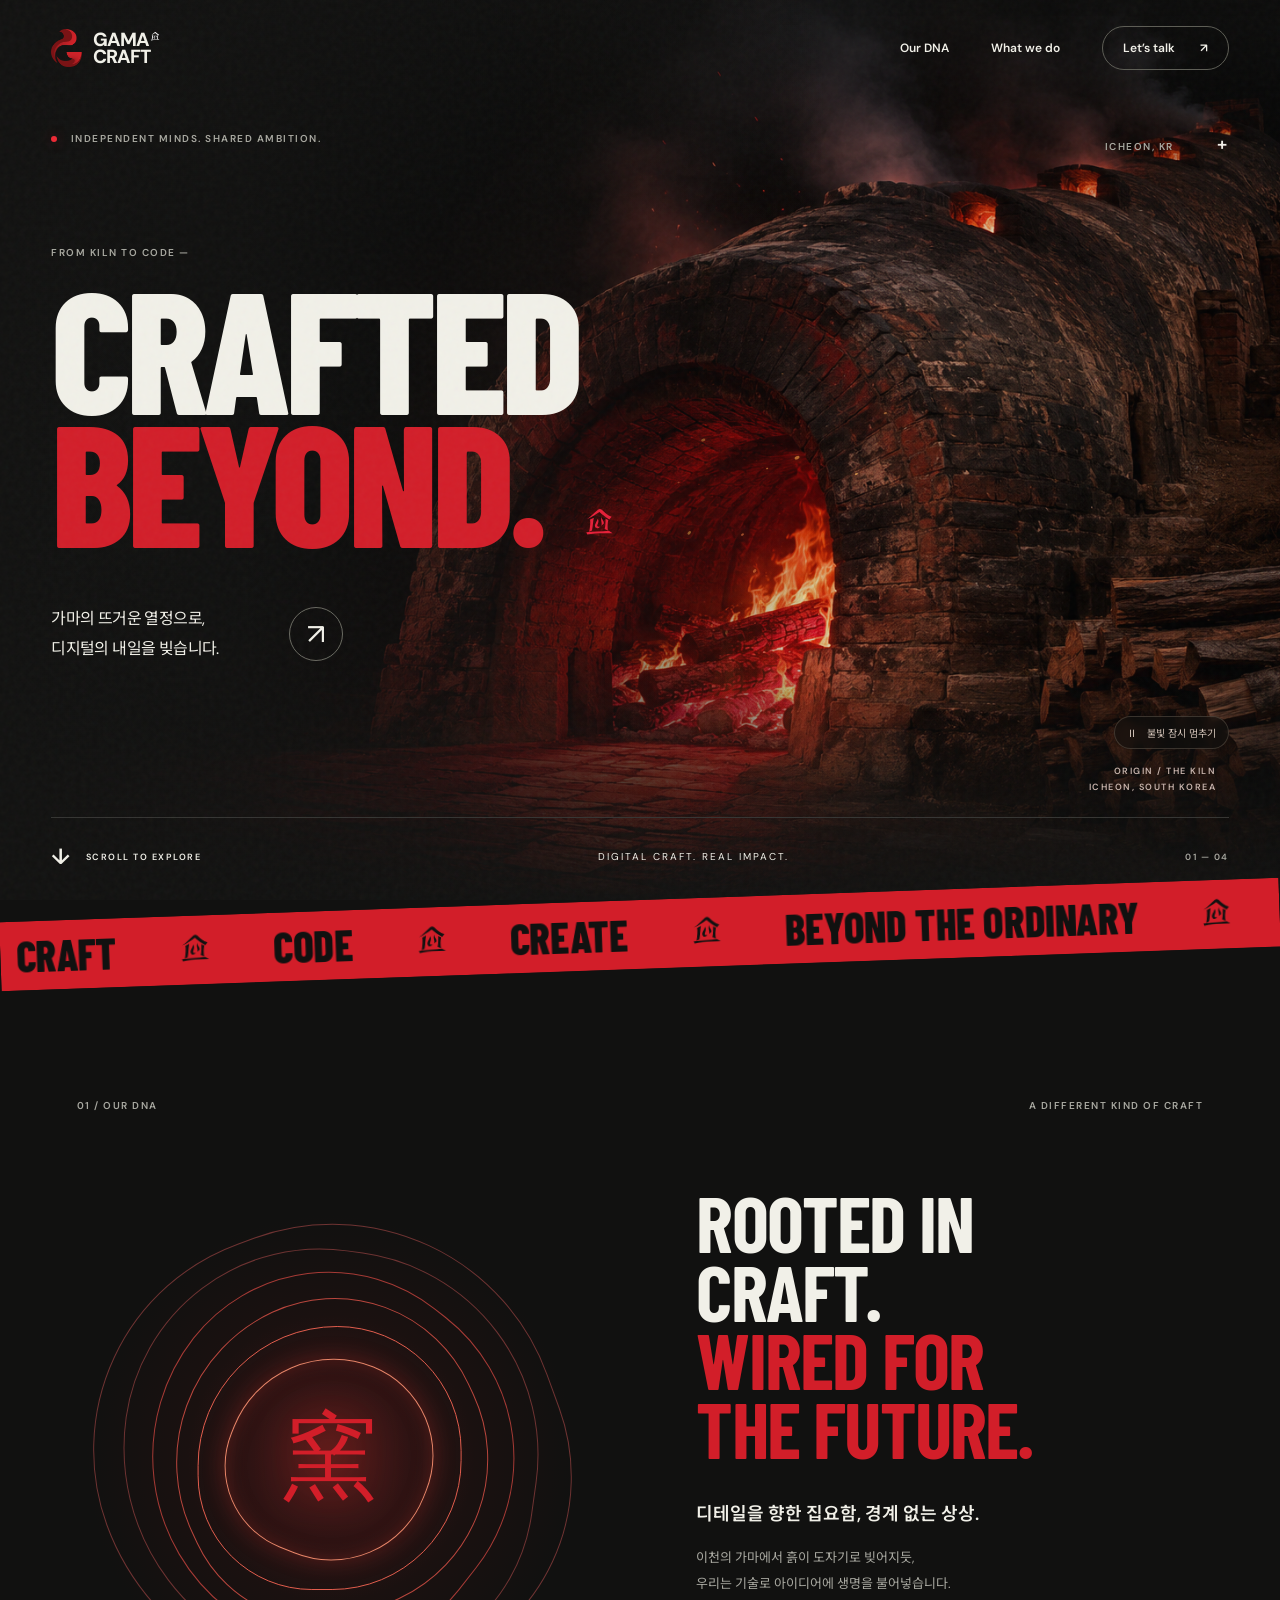
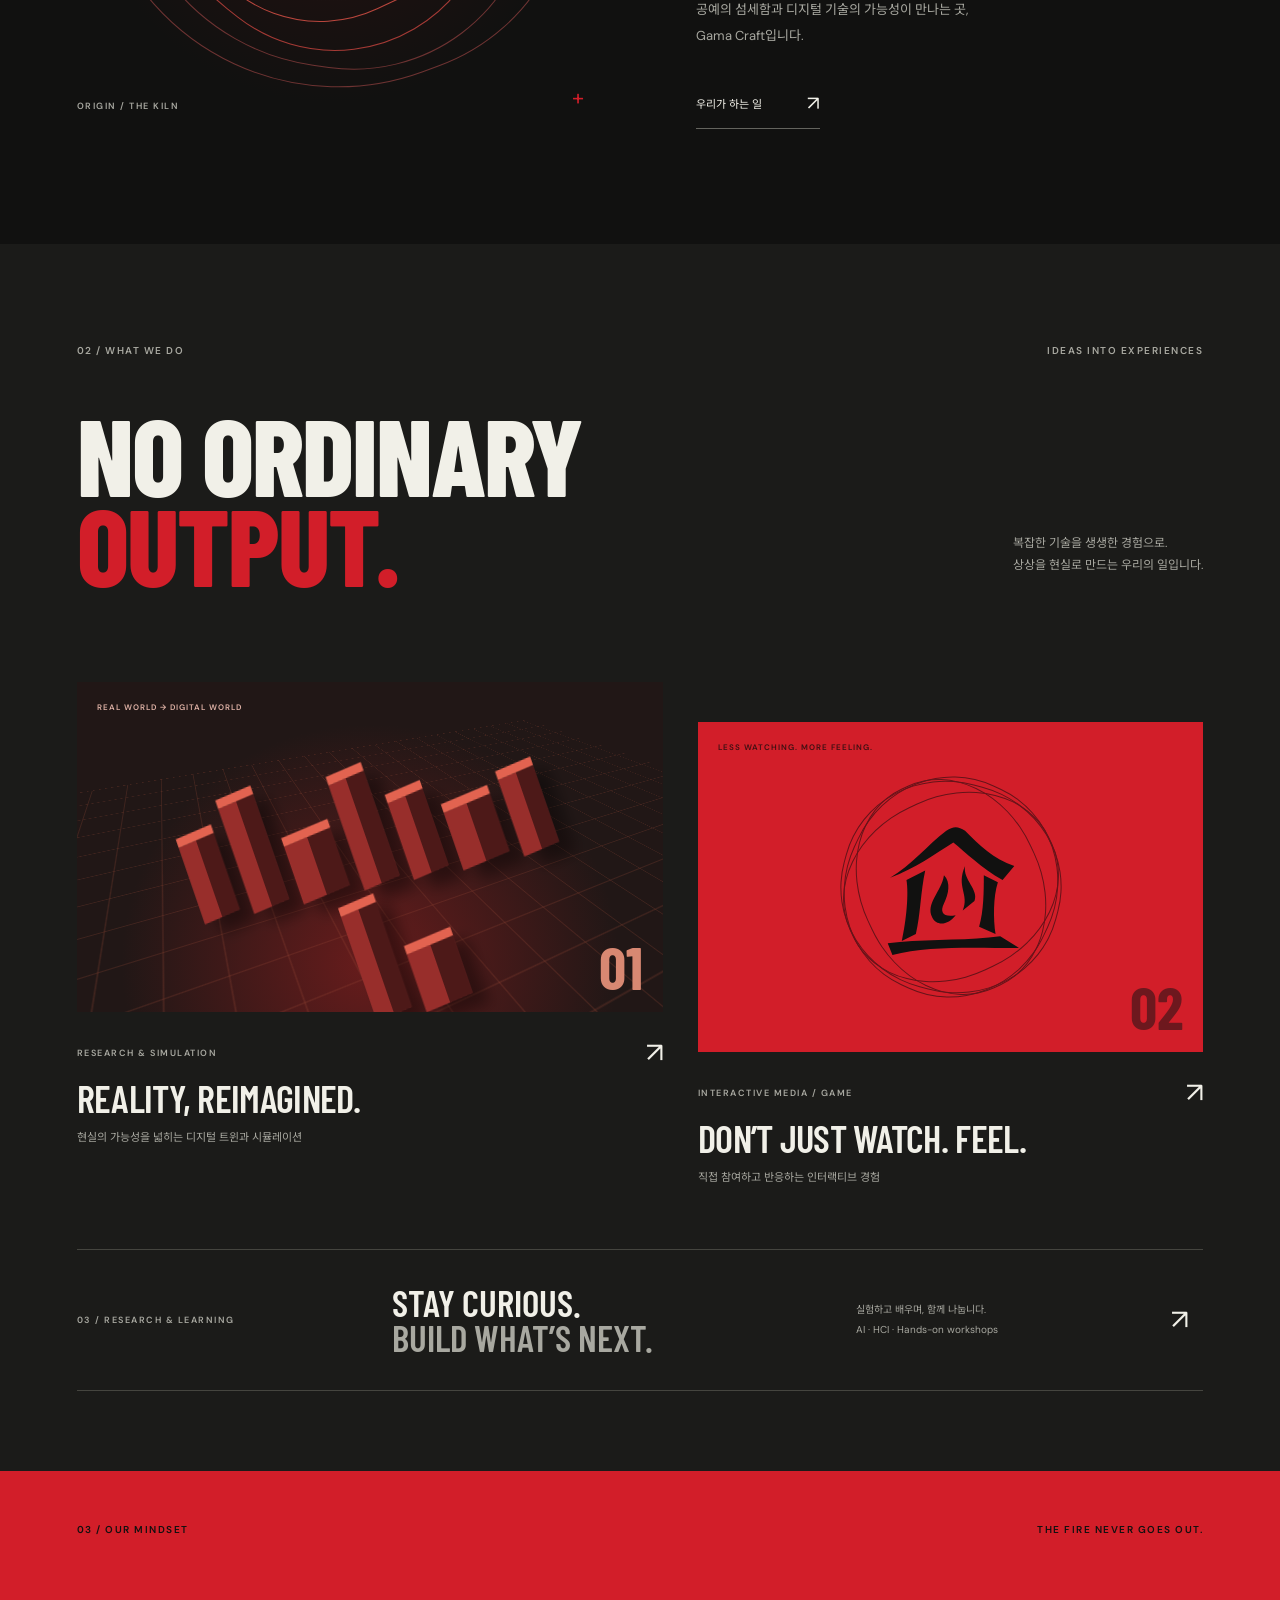
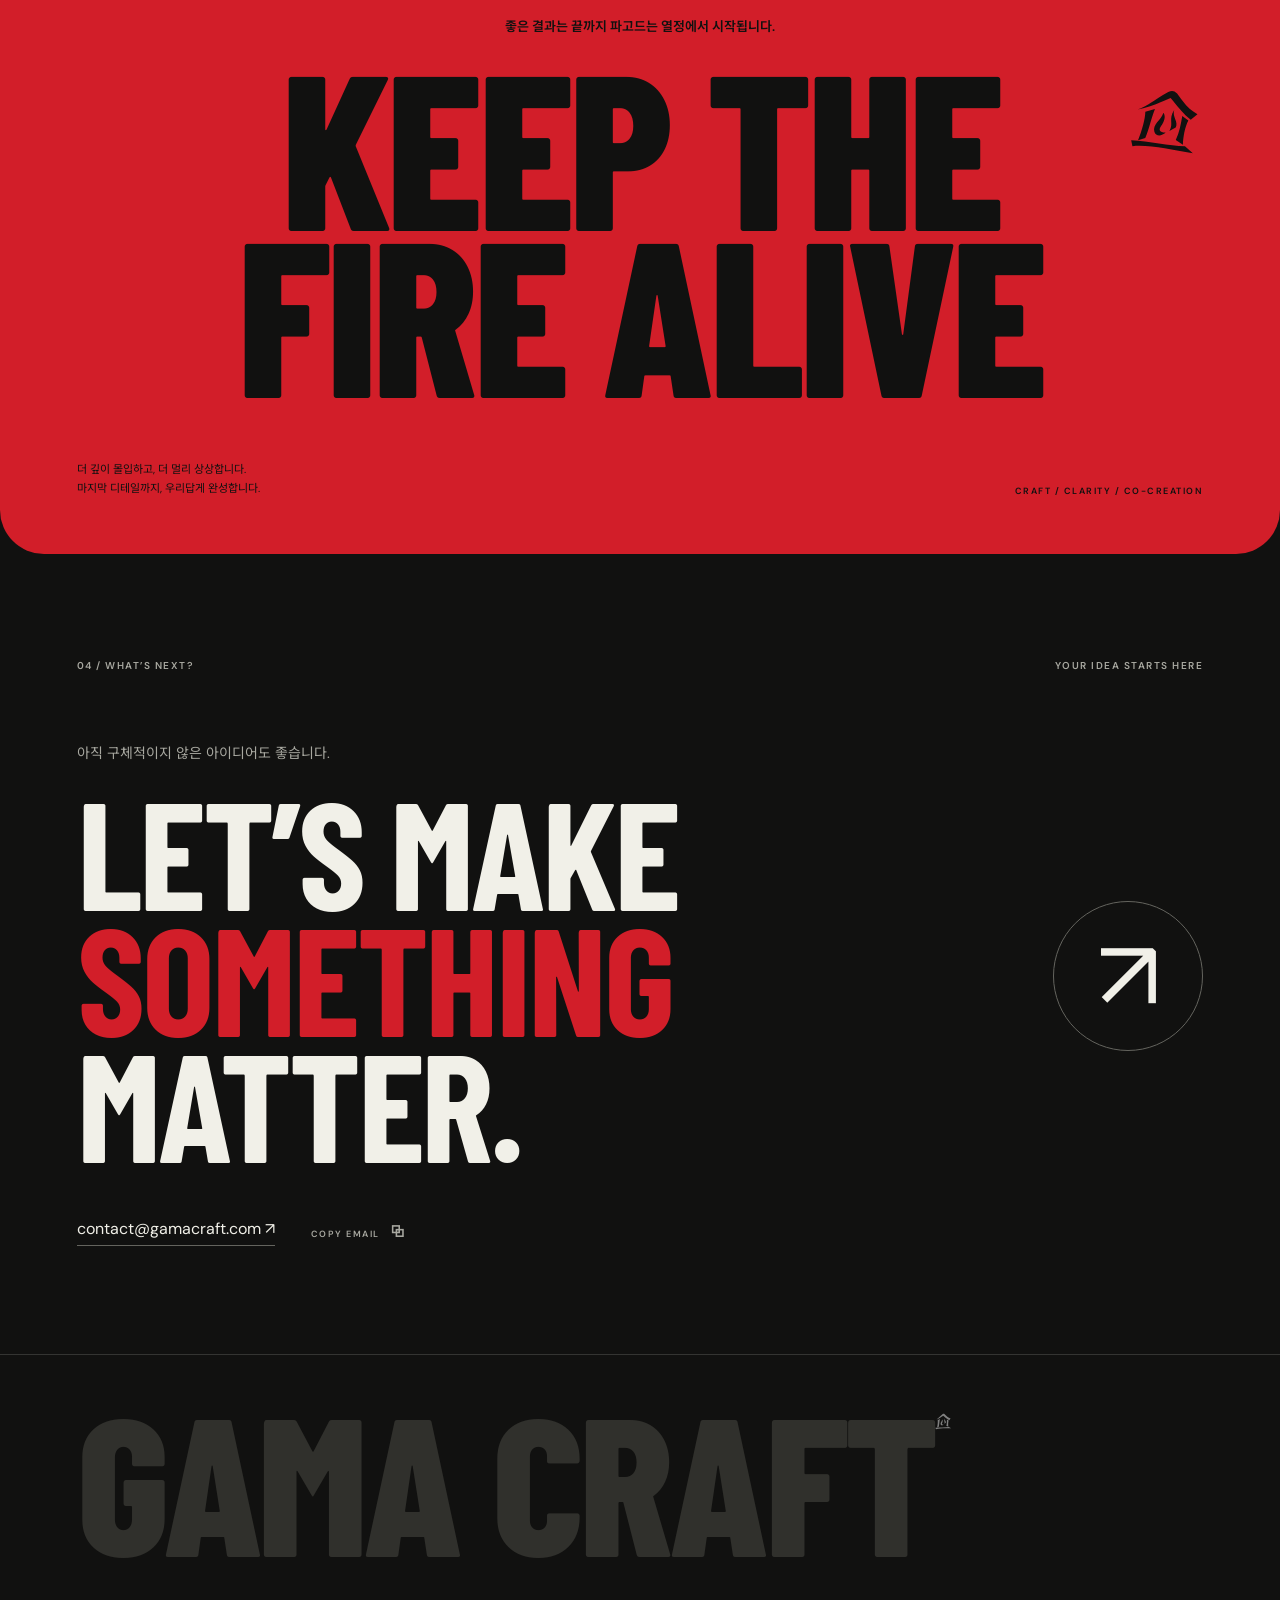
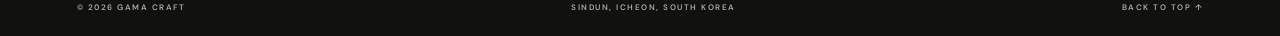
==== commit b22b9666: "Align section navigation targets" ====
--- a/index.html
+++ b/index.html
@@ -18,8 +18,8 @@
 <button class="motion-toggle" aria-pressed="false" aria-label="불빛 애니메이션 일시 정지"><span aria-hidden="true">Ⅱ</span> 불빛 잠시 멈추기</button><div class="hero-bottom"><a href="#about" class="scroll-cue mono"><span>↓</span> SCROLL TO EXPLORE</a><p>DIGITAL CRAFT. REAL IMPACT.</p><span class="mono hero-number">01 — 04</span></div>
 </section>
 <div class="ticker" aria-label="Craft. Code. Create. Beyond the ordinary."><div class="ticker-track" aria-hidden="true"><span class="ticker-group"><span>CRAFT</span><b><img class="brand-signal" src="images/kiln-brush.svg" alt="" aria-hidden="true"></b><span>CODE</span><b><img class="brand-signal" src="images/kiln-brush.svg" alt="" aria-hidden="true"></b><span>CREATE</span><b><img class="brand-signal" src="images/kiln-brush.svg" alt="" aria-hidden="true"></b><span>BEYOND THE ORDINARY</span><b><img class="brand-signal" src="images/kiln-brush.svg" alt="" aria-hidden="true"></b></span><span class="ticker-group"><span>CRAFT</span><b><img class="brand-signal" src="images/kiln-brush.svg" alt="" aria-hidden="true"></b><span>CODE</span><b><img class="brand-signal" src="images/kiln-brush.svg" alt="" aria-hidden="true"></b><span>CREATE</span><b><img class="brand-signal" src="images/kiln-brush.svg" alt="" aria-hidden="true"></b><span>BEYOND THE ORDINARY</span><b><img class="brand-signal" src="images/kiln-brush.svg" alt="" aria-hidden="true"></b></span></div></div>
-<section class="about section-pad" id="about" aria-labelledby="about-title"><div class="section-label mono"><span>01 / OUR DNA</span><span>A DIFFERENT KIND OF CRAFT</span></div><div class="about-layout"><div class="kiln-visual" aria-hidden="true"><div class="kiln-ring r1"></div><div class="kiln-ring r2"></div><div class="kiln-ring r3"></div><div class="kiln-ring r4"></div><div class="kiln-ring r5"></div><div class="kiln-ring r6"></div><span class="kiln-symbol">窯</span><span class="kiln-note mono">ORIGIN / THE KILN</span><span class="kiln-plus">+</span></div><div class="about-copy"><h2 id="about-title">ROOTED IN<br>CRAFT.<br><em>WIRED FOR<br>THE FUTURE.</em></h2><p class="korean-lead">디테일을 향한 집요함, 경계 없는 상상.</p><p>이천의 가마에서 흙이 도자기로 빚어지듯,<br>우리는 기술로 아이디어에 생명을 불어넣습니다.<br>공예의 섬세함과 디지털 기술의 가능성이 만나는 곳,<br>Gama Craft입니다.</p><a class="text-link" href="#work">우리가 하는 일 <span>↗</span></a></div></div></section>
-<section class="work section-pad" id="work" aria-labelledby="work-title"><div class="section-label mono"><span>02 / WHAT WE DO</span><span>IDEAS INTO EXPERIENCES</span></div><div class="work-heading"><h2 id="work-title">NO ORDINARY<br><span>OUTPUT.</span></h2><p>복잡한 기술을 생생한 경험으로.<br>상상을 현실로 만드는 우리의 일입니다.</p></div>
+<section class="about section-pad" aria-labelledby="about-title"><div id="about" class="section-label mono"><span>01 / OUR DNA</span><span>A DIFFERENT KIND OF CRAFT</span></div><div class="about-layout"><div class="kiln-visual" aria-hidden="true"><div class="kiln-ring r1"></div><div class="kiln-ring r2"></div><div class="kiln-ring r3"></div><div class="kiln-ring r4"></div><div class="kiln-ring r5"></div><div class="kiln-ring r6"></div><span class="kiln-symbol">窯</span><span class="kiln-note mono">ORIGIN / THE KILN</span><span class="kiln-plus">+</span></div><div class="about-copy"><h2 id="about-title">ROOTED IN<br>CRAFT.<br><em>WIRED FOR<br>THE FUTURE.</em></h2><p class="korean-lead">디테일을 향한 집요함, 경계 없는 상상.</p><p>이천의 가마에서 흙이 도자기로 빚어지듯,<br>우리는 기술로 아이디어에 생명을 불어넣습니다.<br>공예의 섬세함과 디지털 기술의 가능성이 만나는 곳,<br>Gama Craft입니다.</p><a class="text-link" href="#work">우리가 하는 일 <span>↗</span></a></div></div></section>
+<section class="work section-pad" aria-labelledby="work-title"><div id="work" class="section-label mono"><span>02 / WHAT WE DO</span><span>IDEAS INTO EXPERIENCES</span></div><div class="work-heading"><h2 id="work-title">NO ORDINARY<br><span>OUTPUT.</span></h2><p>복잡한 기술을 생생한 경험으로.<br>상상을 현실로 만드는 우리의 일입니다.</p></div>
 <div class="work-grid"><button class="work-card twin-card" data-project="twin" aria-haspopup="dialog"><div class="card-art twin-art" aria-hidden="true"><div class="terrain-grid"></div><div class="city"><i></i><i></i><i></i><i></i><i></i><i></i><i></i><i></i><i></i></div><span class="art-chip mono">REAL WORLD → DIGITAL WORLD</span><span class="art-index">01</span></div><div class="card-meta"><span class="mono">RESEARCH & SIMULATION</span><span class="card-arrow">↗</span></div><h3>REALITY, REIMAGINED.</h3><p>현실의 가능성을 넓히는 디지털 트윈과 시뮬레이션</p></button>
 <button class="work-card media-card" data-project="media" aria-haspopup="dialog"><div class="card-art media-art" aria-hidden="true"><div class="portal p1"></div><div class="portal p2"></div><div class="portal p3"></div><div class="portal p4"></div><span class="portal-star"><img class="brand-signal" src="images/kiln-brush.svg" alt="" aria-hidden="true"></span><span class="art-chip mono">LESS WATCHING. MORE FEELING.</span><span class="art-index">02</span></div><div class="card-meta"><span class="mono">INTERACTIVE MEDIA / GAME</span><span class="card-arrow">↗</span></div><h3>DON’T JUST WATCH. FEEL.</h3><p>직접 참여하고 반응하는 인터랙티브 경험</p></button></div>
 <button class="learning-row" data-project="learning" aria-haspopup="dialog"><span class="mono">03 / RESEARCH & LEARNING</span><strong>STAY CURIOUS.<br><em>BUILD WHAT’S NEXT.</em></strong><span class="learning-description">실험하고 배우며, 함께 나눕니다.<br>AI · HCI · Hands-on workshops</span><span class="card-arrow">↗</span></button></section>
--- a/styles.css
+++ b/styles.css
@@ -45,3 +45,5 @@
 .ticker .ticker-group>b{display:flex;flex:none;align-items:center;justify-content:center;margin:0;line-height:1}
 .ticker .ticker-group>b .brand-signal{display:block;width:31px;height:31px;transform:translateY(-3px);vertical-align:initial}
 @media(max-width:650px){.ticker-track>.ticker-group{gap:24px;padding-right:24px}.ticker .ticker-group>b .brand-signal{width:26px;height:26px;transform:translateY(-2px)}}
+/* Anchor section labels near the top of the viewport. */
+html{scroll-padding-top:24px}
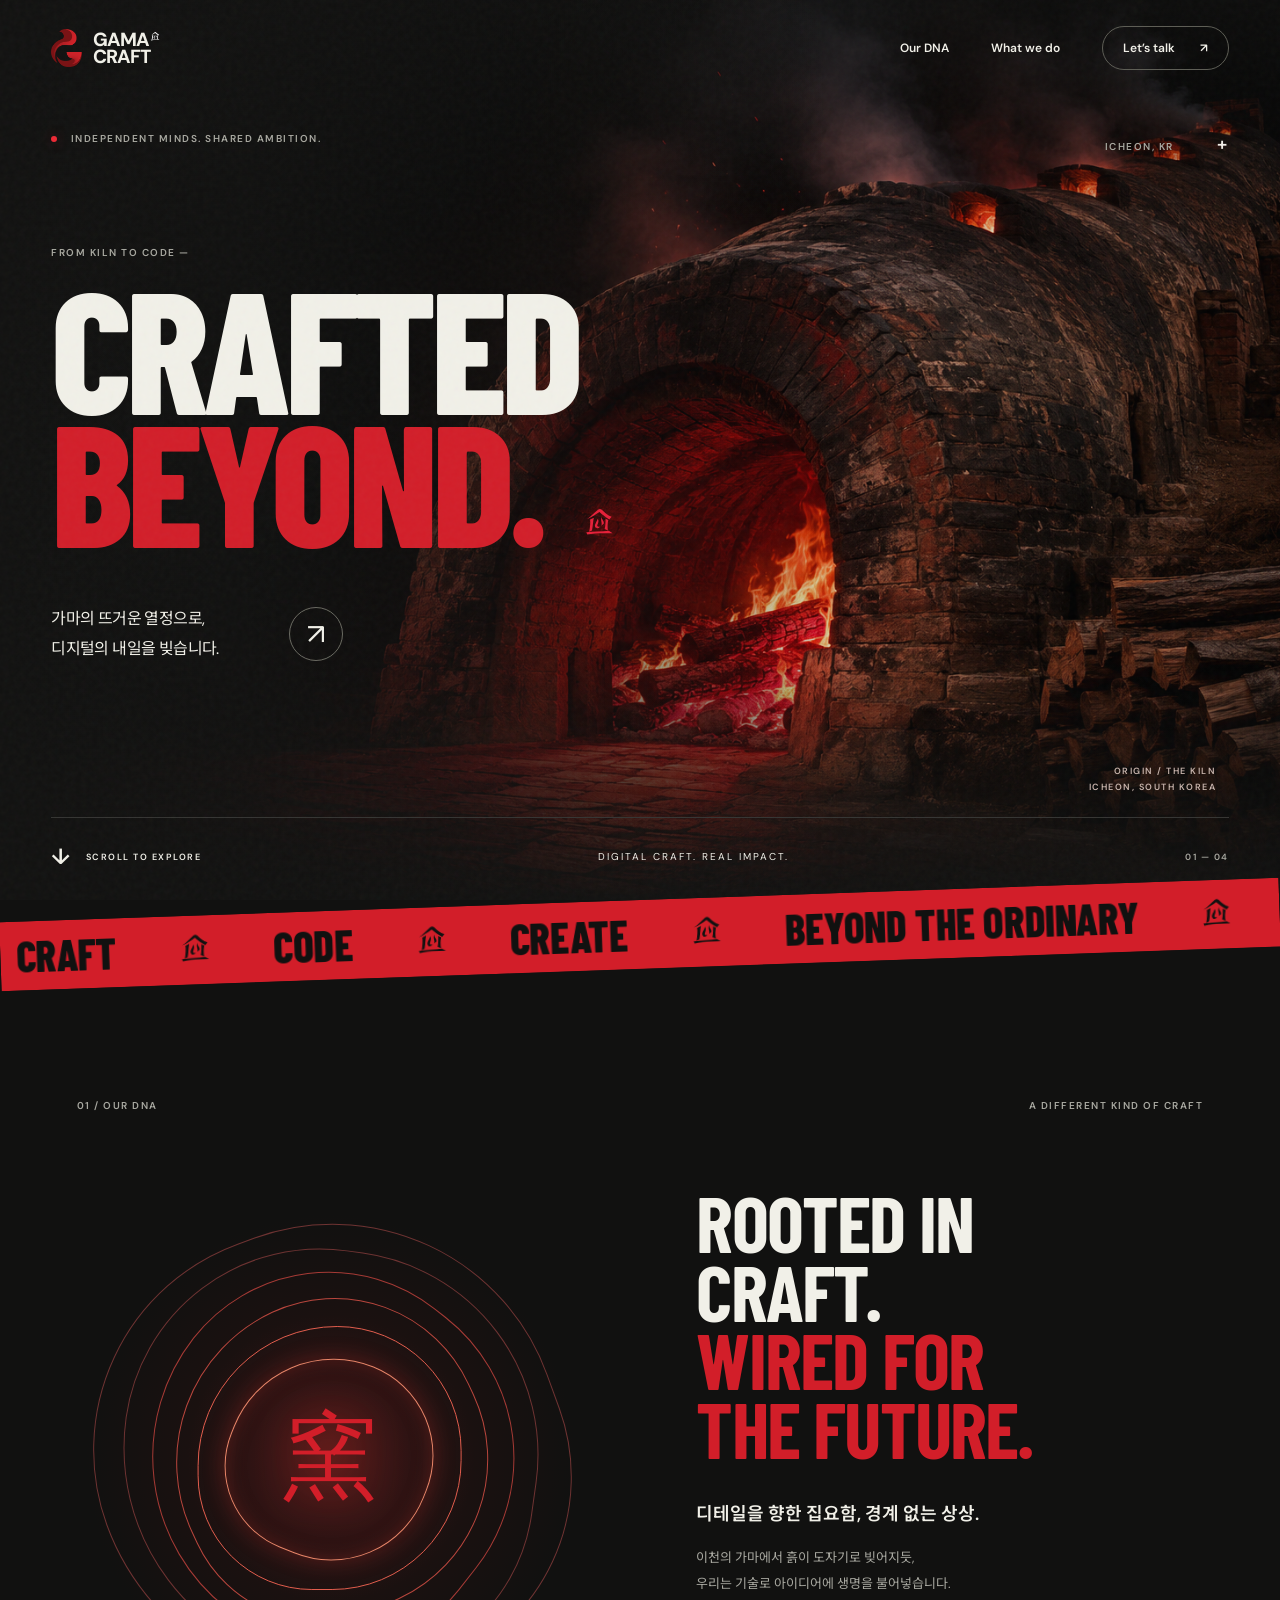
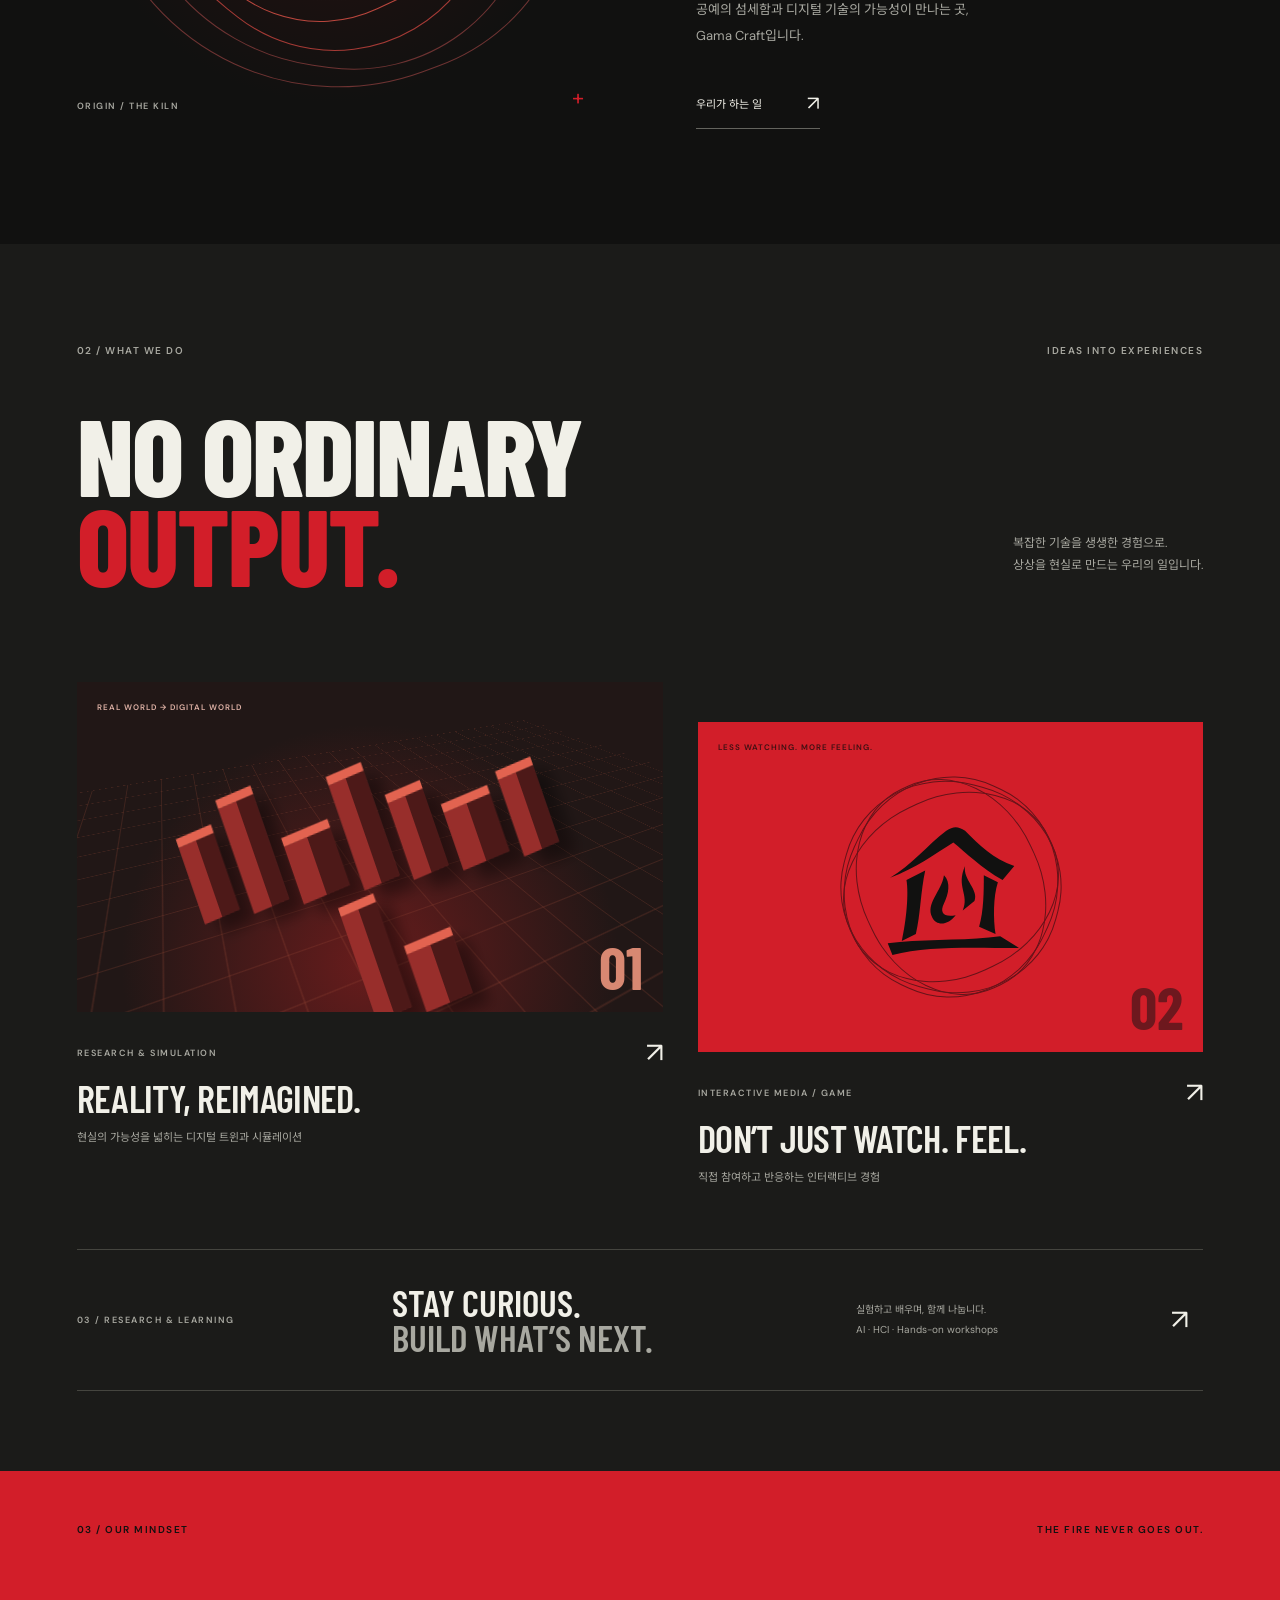
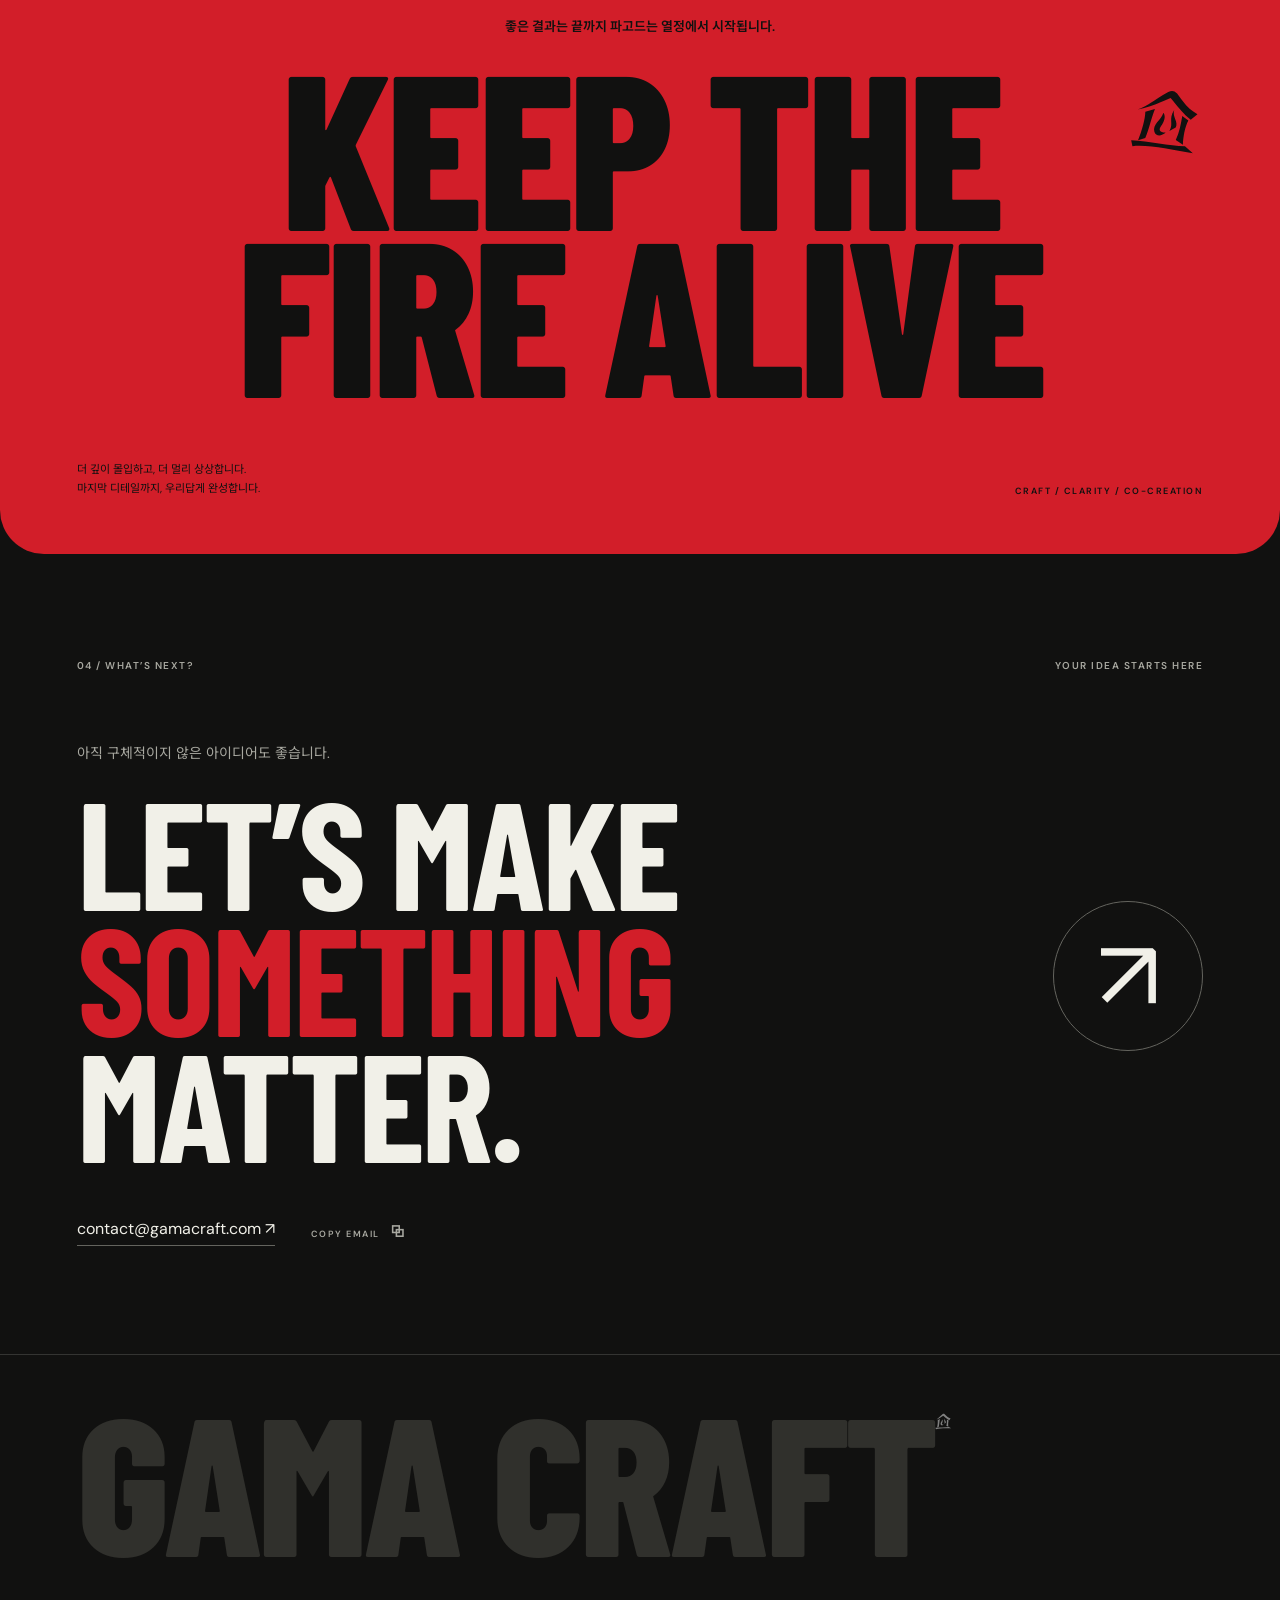
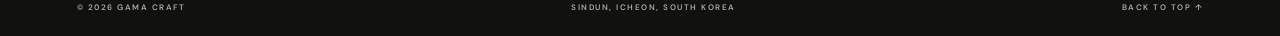
==== commit 1d82066e: "Remove animated kiln lighting" ====
--- a/index.html
+++ b/index.html
@@ -13,9 +13,9 @@
 <main id="main">
 <section class="hero" id="top" aria-labelledby="hero-title">
 <div class="hero-topline mono"><span><i class="status-dot"></i> INDEPENDENT MINDS. SHARED AMBITION.</span><span>ICHEON, KR <span class="cross">+</span></span></div>
-<div class="hero-art"><img class="hero-kiln" src="images/kiln-night.png" alt="어둠 속에서 붉은 불빛이 새어 나오는 전통 벽돌 가마" fetchpriority="high"><canvas class="kiln-atmosphere" aria-hidden="true"></canvas><span class="art-caption mono">ORIGIN / THE KILN<br>ICHEON, SOUTH KOREA</span></div>
+<div class="hero-art"><img class="hero-kiln" src="images/kiln-night.png" alt="어둠 속에서 붉은 불빛이 새어 나오는 전통 벽돌 가마" fetchpriority="high"><span class="art-caption mono">ORIGIN / THE KILN<br>ICHEON, SOUTH KOREA</span></div>
 <div class="hero-copy"><p class="eyebrow mono">FROM KILN TO CODE —</p><h1 id="hero-title">CRAFTED<br><span>BEYOND.</span><sup><img class="brand-signal" src="images/kiln-brush.svg" alt="" aria-hidden="true"></sup></h1><div class="hero-intro"><p>가마의 뜨거운 열정으로,<br>디지털의 내일을 빚습니다.</p><a class="round-link" href="#work" aria-label="우리가 하는 일 살펴보기">↗</a></div></div>
-<button class="motion-toggle" aria-pressed="false" aria-label="불빛 애니메이션 일시 정지"><span aria-hidden="true">Ⅱ</span> 불빛 잠시 멈추기</button><div class="hero-bottom"><a href="#about" class="scroll-cue mono"><span>↓</span> SCROLL TO EXPLORE</a><p>DIGITAL CRAFT. REAL IMPACT.</p><span class="mono hero-number">01 — 04</span></div>
+<div class="hero-bottom"><a href="#about" class="scroll-cue mono"><span>↓</span> SCROLL TO EXPLORE</a><p>DIGITAL CRAFT. REAL IMPACT.</p><span class="mono hero-number">01 — 04</span></div>
 </section>
 <div class="ticker" aria-label="Craft. Code. Create. Beyond the ordinary."><div class="ticker-track" aria-hidden="true"><span class="ticker-group"><span>CRAFT</span><b><img class="brand-signal" src="images/kiln-brush.svg" alt="" aria-hidden="true"></b><span>CODE</span><b><img class="brand-signal" src="images/kiln-brush.svg" alt="" aria-hidden="true"></b><span>CREATE</span><b><img class="brand-signal" src="images/kiln-brush.svg" alt="" aria-hidden="true"></b><span>BEYOND THE ORDINARY</span><b><img class="brand-signal" src="images/kiln-brush.svg" alt="" aria-hidden="true"></b></span><span class="ticker-group"><span>CRAFT</span><b><img class="brand-signal" src="images/kiln-brush.svg" alt="" aria-hidden="true"></b><span>CODE</span><b><img class="brand-signal" src="images/kiln-brush.svg" alt="" aria-hidden="true"></b><span>CREATE</span><b><img class="brand-signal" src="images/kiln-brush.svg" alt="" aria-hidden="true"></b><span>BEYOND THE ORDINARY</span><b><img class="brand-signal" src="images/kiln-brush.svg" alt="" aria-hidden="true"></b></span></div></div>
 <section class="about section-pad" aria-labelledby="about-title"><div id="about" class="section-label mono"><span>01 / OUR DNA</span><span>A DIFFERENT KIND OF CRAFT</span></div><div class="about-layout"><div class="kiln-visual" aria-hidden="true"><div class="kiln-ring r1"></div><div class="kiln-ring r2"></div><div class="kiln-ring r3"></div><div class="kiln-ring r4"></div><div class="kiln-ring r5"></div><div class="kiln-ring r6"></div><span class="kiln-symbol">窯</span><span class="kiln-note mono">ORIGIN / THE KILN</span><span class="kiln-plus">+</span></div><div class="about-copy"><h2 id="about-title">ROOTED IN<br>CRAFT.<br><em>WIRED FOR<br>THE FUTURE.</em></h2><p class="korean-lead">디테일을 향한 집요함, 경계 없는 상상.</p><p>이천의 가마에서 흙이 도자기로 빚어지듯,<br>우리는 기술로 아이디어에 생명을 불어넣습니다.<br>공예의 섬세함과 디지털 기술의 가능성이 만나는 곳,<br>Gama Craft입니다.</p><a class="text-link" href="#work">우리가 하는 일 <span>↗</span></a></div></div></section>
--- a/styles.css
+++ b/styles.css
@@ -25,16 +25,12 @@
 @media(min-width:1600px){.hero-art{inset:0;width:100%;height:100%;transform:none}}
 @media(max-width:1050px){.hero-art{inset:0;opacity:1;transform:none}}
 @media(max-width:650px){.hero-art{inset:0;width:100%;height:100%;opacity:1;transform:none}.hero-kiln{object-position:65% center;opacity:.9}.hero-art:after{background:linear-gradient(180deg,#111110 0%,#111110ee 18%,#111110cc 37%,#11111011 65%,#111110 95%)}.hero-copy{max-width:100%}.hero-art .art-caption{bottom:102px;right:7%;font-size:7px}.hero-intro{margin-top:25px}.manifesto .asterisk .brand-signal{width:32px;height:32px}h1 sup .brand-signal{width:21px;height:21px}}
-/* Photograph-aligned fire and restrained ember layer. */
-.kiln-atmosphere{position:absolute;inset:0;width:100%;height:100%;pointer-events:none;mix-blend-mode:screen}
-.motion-toggle{position:absolute;right:4%;bottom:151px;z-index:4;background:#11111088;border:1px solid #71645770;border-radius:20px;padding:8px 12px;font-size:10px;color:#d3c4b9;backdrop-filter:blur(5px)}
-.motion-toggle span{margin-right:7px}.motion-toggle:hover{background:#2b1915}
 .kiln-symbol .brand-signal{width:110px;height:110px;filter:invert(19%) sepia(99%) saturate(3405%) hue-rotate(340deg) brightness(90%)}
 .wordmark>.brand-logo{height:39px;width:31px;object-fit:contain;aspect-ratio:222/279}
 .wordmark .reg .brand-signal{width:10px;height:10px;aspect-ratio:1;object-fit:contain}
 .work-card:hover .portal-star{transform:translateY(-6px)}
-@media(max-width:650px){.motion-toggle{right:6%;bottom:150px;font-size:9px}.wordmark>.brand-logo{height:32px;width:auto}.kiln-symbol .brand-signal{width:90px;height:90px}.hero-intro p{font-size:12px}}
-@media(prefers-reduced-motion:reduce){.motion-toggle{display:none}}
+@media(max-width:650px){.wordmark>.brand-logo{height:32px;width:auto}.kiln-symbol .brand-signal{width:90px;height:90px}.hero-intro p{font-size:12px}}
+
 /* Brush-cut kiln: tapered strokes, pointed terminals and an asymmetric vault. */
 .kiln-symbol{font-family:'Gungsuh','궁서','Noto Serif KR',serif;font-weight:400}
 .work-card:hover .portal-star{transform:translateY(-4px)}
